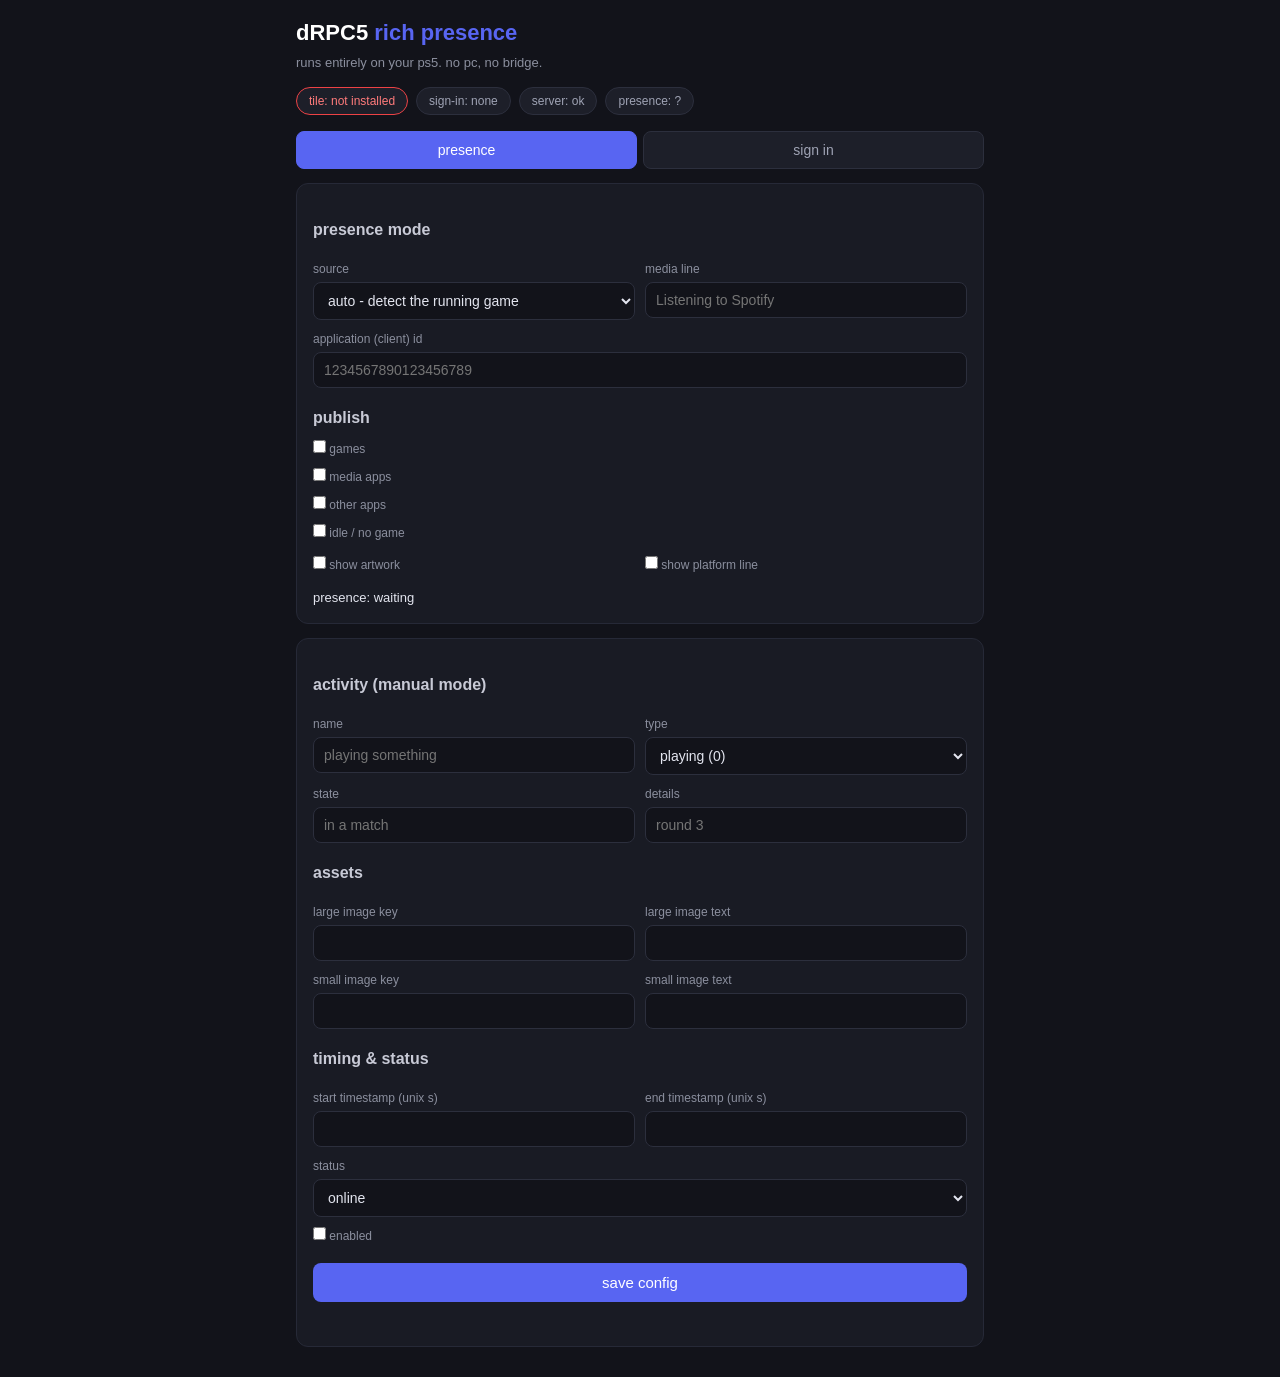
==== web/index.html @ 93c6e2d7 "dRPC5: on-console PS5 Discord rich presence payload Runs entirely on a jailbroken PS5 - no PC or bri" ====
<!DOCTYPE html>
<html lang="en">
<head>
<meta charset="utf-8">
<meta name="viewport" content="width=device-width, initial-scale=1">
<title>dRPC5</title>
<style>
* { box-sizing: border-box; margin: 0; padding: 0; }
body {
  background: #12131a; color: #e3e5ef; font: 15px/1.5 -apple-system, "Segoe UI", Roboto, Helvetica, Arial, sans-serif;
  padding: 16px; max-width: 720px; margin: 0 auto;
}
h1 { font-size: 22px; margin-bottom: 4px; color: #fff; }
h1 span { color: #5865f2; }
h2 { font-size: 16px; margin: 18px 0 8px; color: #c8cad6; }
.sub { color: #8b8f9e; font-size: 13px; margin-bottom: 14px; }
.bar { display: flex; gap: 8px; flex-wrap: wrap; margin-bottom: 16px; }
.pill { background: #1d1f29; border: 1px solid #2c2f3d; border-radius: 999px; padding: 4px 12px; font-size: 12px; color: #9fa3b4; }
.pill.ok { border-color: #3ba55d; color: #57f287; }
.pill.bad { border-color: #ed4245; color: #ff7b7b; }
.tabs { display: flex; gap: 6px; margin-bottom: 14px; }
.tabs button {
  flex: 1; padding: 10px; background: #1d1f29; color: #9fa3b4; border: 1px solid #2c2f3d;
  border-radius: 8px; font-size: 14px; cursor: pointer;
}
.tabs button.active { background: #5865f2; color: #fff; border-color: #5865f2; }
.card { background: #191b24; border: 1px solid #262937; border-radius: 12px; padding: 16px; margin-bottom: 14px; }
label { display: block; font-size: 12px; color: #8b8f9e; margin: 10px 0 4px; }
input[type=text], input[type=password], input[type=number], select, textarea {
  width: 100%; padding: 9px 10px; background: #12131a; color: #e3e5ef;
  border: 1px solid #2c2f3d; border-radius: 8px; font-size: 14px;
}
.row { display: flex; gap: 10px; }
.row > div { flex: 1; }
button.act {
  margin-top: 14px; width: 100%; padding: 11px; background: #5865f2; color: #fff;
  border: 0; border-radius: 8px; font-size: 15px; cursor: pointer;
}
button.act.secondary { background: #2c2f3d; }
button.act.danger { background: #a12f34; }
button.act:disabled { opacity: .5; }
.hint { font-size: 12px; color: #8b8f9e; margin-top: 8px; }
.msg { font-size: 13px; margin-top: 10px; min-height: 18px; }
.msg.err { color: #ff7b7b; }
.msg.good { color: #57f287; }
#qrbox { text-align: center; margin-top: 12px; }
#qrbox img { background: #fff; padding: 8px; border-radius: 8px; }
#cap { margin-top: 10px; }
.hidden { display: none; }
a { color: #5865f2; }
</style>
</head>
<body>
<h1>dRPC5 <span>rich presence</span></h1>
<div class="sub">runs entirely on your ps5. no pc, no bridge.</div>
<div class="bar">
  <span class="pill" id="p-installed">tile: ?</span>
  <span class="pill" id="p-token">sign-in: ?</span>
  <span class="pill" id="p-net">server: ok</span>
  <span class="pill" id="p-gw">presence: ?</span>
</div>

<div class="tabs">
  <button id="tab-cfg" class="active">presence</button>
  <button id="tab-sign">sign in</button>
</div>

<div id="view-cfg">
  <div class="card">
    <h2>presence mode</h2>
    <div class="row">
      <div><label>source</label>
        <select id="c-mode">
          <option value="auto">auto - detect the running game</option>
          <option value="manual">manual - use the fields below</option>
        </select>
      </div>
      <div><label>media line</label><input type="text" id="c-media_line" placeholder="Listening to Spotify"></div>
    </div>
    <label>application (client) id</label>
    <input type="text" id="c-app_id" placeholder="1234567890123456789">
    <h2>publish</h2>
    <label><input type="checkbox" id="c-src_game" style="width:auto"> games</label>
    <label><input type="checkbox" id="c-src_media" style="width:auto"> media apps</label>
    <label><input type="checkbox" id="c-src_app" style="width:auto"> other apps</label>
    <label><input type="checkbox" id="c-src_idle" style="width:auto"> idle / no game</label>
    <div class="row">
      <div><label><input type="checkbox" id="c-show_artwork" style="width:auto"> show artwork</label></div>
      <div><label><input type="checkbox" id="c-show_platform" style="width:auto"> show platform line</label></div>
    </div>
    <div class="msg" id="gw-state">presence: waiting</div>
  </div>
  <div class="card" id="manual-card">
    <h2>activity (manual mode)</h2>
    <div class="row">
      <div><label>name</label><input type="text" id="c-name" placeholder="playing something"></div>
      <div><label>type</label>
        <select id="c-type">
          <option value="0">playing (0)</option>
          <option value="1">streaming (1)</option>
          <option value="2">listening (2)</option>
          <option value="3">watching (3)</option>
          <option value="5">competing (5)</option>
        </select>
      </div>
    </div>
    <div class="row">
      <div><label>state</label><input type="text" id="c-state" placeholder="in a match"></div>
      <div><label>details</label><input type="text" id="c-details" placeholder="round 3"></div>
    </div>
    <h2>assets</h2>
    <div class="row">
      <div><label>large image key</label><input type="text" id="c-asset_key"></div>
      <div><label>large image text</label><input type="text" id="c-asset_text"></div>
    </div>
    <div class="row">
      <div><label>small image key</label><input type="text" id="c-asset_small_key"></div>
      <div><label>small image text</label><input type="text" id="c-asset_small_text"></div>
    </div>
    <h2>timing &amp; status</h2>
    <div class="row">
      <div><label>start timestamp (unix s)</label><input type="number" id="c-start_timestamp"></div>
      <div><label>end timestamp (unix s)</label><input type="number" id="c-end_timestamp"></div>
    </div>
    <label>status</label>
    <select id="c-status">
      <option value="online">online</option>
      <option value="dnd">do not disturb</option>
      <option value="idle">idle</option>
      <option value="invisible">invisible</option>
    </select>
    <label><input type="checkbox" id="c-enabled" style="width:auto"> enabled</label>
    <button class="act" id="btn-save">save config</button>
    <div class="msg" id="cfg-msg"></div>
  </div>
</div>

<div id="view-sign" class="hidden">
  <div class="card">
    <h2>sign in with qr</h2>
    <div class="hint">open discord on your phone, settings &rarr; link with other devices, then scan this. no password ever touches the ps5.</div>
    <button class="act" id="btn-qr">generate qr</button>
    <div id="qrbox"></div>
    <div class="msg" id="qr-msg"></div>
  </div>
  <div class="card">
    <h2>sign in with email</h2>
    <label>email or username</label>
    <input type="text" id="l-login" autocomplete="off">
    <label>password</label>
    <input type="password" id="l-pass">
    <div id="mfa-wrap" class="hidden">
      <label>2fa code</label>
      <input type="text" id="l-mfa" inputmode="numeric" autocomplete="one-time-code">
    </div>
    <div id="cap" class="hidden"></div>
    <button class="act" id="btn-login">sign in</button>
    <div class="msg" id="login-msg"></div>
    <div class="hint">captcha may appear above if discord asks for one. if it won't load, use qr or paste a token instead.</div>
  </div>
  <div class="card">
    <h2>paste token</h2>
    <div class="hint">grab your token from discord's devtools on any device and paste it here.</div>
    <input type="password" id="t-paste" placeholder="user token">
    <button class="act secondary" id="btn-paste">save token</button>
    <div class="msg" id="token-msg"></div>
    <button class="act danger hidden" id="btn-logout">sign out (delete token)</button>
  </div>
</div>

<script src="/qrcode.js"></script>
<script>
var $ = function(id){ return document.getElementById(id); };
var status = null;
var raState = null;

function api(path, opts) {
  return fetch(path, opts).then(function(r){
    return r.json().catch(function(){ return {}; }).then(function(j){
      if (!r.ok && !j.error) j.error = 'http ' + r.status;
      return j;
    });
  });
}
function post(path, obj) {
  return api(path, {method:'POST', headers:{'Content-Type':'application/json'}, body: JSON.stringify(obj || {})});
}
function b64url(bytes) {
  var s = '';
  var i;
  for (i = 0; i < bytes.length; i++) s += String.fromCharCode(bytes[i]);
  return btoa(s).replace(/\+/g,'-').replace(/\//g,'_').replace(/=+$/,'');
}
function b64(bytes) {
  var s = '';
  var i;
  for (i = 0; i < bytes.length; i++) s += String.fromCharCode(bytes[i]);
  return btoa(s);
}
function b64urlDecode(str) {
  var s = str.replace(/-/g,'+').replace(/_/g,'/');
  while (s.length % 4) s += '=';
  var bin = atob(s);
  var out = new Uint8Array(bin.length);
  for (var i = 0; i < bin.length; i++) out[i] = bin.charCodeAt(i);
  return out;
}
function textToBytes(t) {
  var out = new Uint8Array(t.length);
  for (var i = 0; i < t.length; i++) out[i] = t.charCodeAt(i) & 0xff;
  return out;
}
function setMsg(id, text, cls) {
  var el = $(id);
  el.textContent = text || '';
  el.className = 'msg' + (cls ? ' ' + cls : '');
}
function cryptoOk() {
  return !!(window.crypto && crypto.subtle && crypto.subtle.encrypt);
}

function refreshStatus() {
  return api('/api/status').then(function(s) {
    status = s;
    $('p-installed').textContent = 'tile: ' + (s.installed ? 'installed' : 'not installed');
    $('p-installed').className = 'pill ' + (s.installed ? 'ok' : 'bad');
    $('p-token').textContent = 'sign-in: ' + (s.has_token ? 'ready' : 'none');
    $('p-token').className = 'pill ' + (s.has_token ? 'ok' : '');
    $('btn-logout').className = 'act danger' + (s.has_token ? '' : ' hidden');
    renderGateway(s.gateway);
    if (s.config) {
      for (var k in s.config) {
        var el = $('c-' + k);
        if (!el) continue;
        if (el.type === 'checkbox') el.checked = s.config[k] === '1' || s.config[k] === 'true';
        else el.value = s.config[k];
      }
      applyMode();
    }
  }).catch(function(){ $('p-net').className = 'pill bad'; $('p-net').textContent = 'server: down'; });
}

function applyMode() {
  var mode = $('c-mode') ? $('c-mode').value : 'auto';
  var card = $('manual-card');
  if (card) card.className = mode === 'manual' ? 'card' : 'card hidden';
}

function renderGateway(g) {
  var text, cls;
  if (!g) {
    text = 'presence: ?';
    cls = '';
    $('gw-state').textContent = 'presence: waiting';
  } else if (g.auth_failed) {
    text = 'presence: token rejected';
    cls = 'bad';
    $('gw-state').textContent = 'discord rejected the token - sign in again';
  } else if (g.ready) {
    text = 'presence: live';
    cls = 'ok';
    $('gw-state').textContent = 'presence: live' + (g.activity ? ' - ' + g.activity : '');
  } else if (g.connected) {
    text = 'presence: connecting';
    cls = '';
    $('gw-state').textContent = 'presence: connecting...';
  } else {
    text = 'presence: off';
    cls = '';
    $('gw-state').textContent = 'presence: off (enable it and save a token)';
  }
  $('p-gw').textContent = text;
  $('p-gw').className = 'pill ' + cls;
}

$('c-mode').onchange = applyMode;

function collectConfig() {
  var keys = ['app_id','name','type','state','details','asset_key','asset_text',
              'asset_small_key','asset_small_text','start_timestamp','end_timestamp',
              'status','mode','media_line'];
  var checks = ['enabled','src_game','src_media','src_app','src_idle',
                'show_artwork','show_platform'];
  var obj = {};
  keys.forEach(function(k){ var el = $('c-'+k); if (el) obj[k] = el.value; });
  checks.forEach(function(k){
    var el = $('c-'+k);
    if (el) obj[k] = el.checked ? '1' : '0';
  });
  return obj;
}

$('btn-save').onclick = function() {
  setMsg('cfg-msg', 'saving...');
  post('/api/config', collectConfig()).then(function(r) {
    setMsg('cfg-msg', r.error ? r.error : 'saved', r.error ? 'err' : 'good');
  }).catch(function(e){ setMsg('cfg-msg', 'save failed', 'err'); });
};

function showTab(which) {
  $('view-cfg').className = which === 'cfg' ? '' : 'hidden';
  $('view-sign').className = which === 'sign' ? '' : 'hidden';
  $('tab-cfg').className = which === 'cfg' ? 'active' : '';
  $('tab-sign').className = which === 'sign' ? 'active' : '';
}
$('tab-cfg').onclick = function(){ showTab('cfg'); };
$('tab-sign').onclick = function(){ showTab('sign'); };

function raSend(obj) {
  if (!raState) return Promise.reject('no session');
  return post('/api/ra/send', {id: raState.id, data: JSON.stringify(obj)});
}

function handleRa(frame) {
  var d;
  try { d = JSON.parse(frame); } catch (e) { return; }
  var op = d.op;
  if (op === 'hello') return;

  if (op === 'nonce_proof') {
    var enc = d.encrypted_nonce || (d.d && d.d.encrypted_nonce);
    if (!enc || !raState) return;
    oaepDecrypt(raState.keys.priv, enc).then(function(buf) {
      return raSend({op: 'nonce_proof', nonce: b64url(new Uint8Array(buf))});
    }).catch(function(e) {
      setMsg('qr-msg', 'nonce decrypt failed: ' + e.message, 'err');
    });
    return;
  }

  if (op === 'pending_remote_init') {
    var fp = d.fingerprint || (d.d && d.d.fingerprint) || '';
    setMsg('qr-msg', 'scan with the discord mobile app (settings \u2192 link with other devices)');
    try {
      var q = qrcode(0, 'M');
      q.addData('https://discord.com/ra/' + fp);
      q.make();
      $('qrbox').innerHTML = q.createImgTag(4, 8);
    } catch (e) {
      setMsg('qr-msg', 'qr render failed: ' + e.message, 'err');
    }
    return;
  }
  if (op === 'pending_ticket') {
    setMsg('qr-msg', 'scanned, waiting for confirmation...');
    return;
  }
  if (op === 'pending_login') {
    setMsg('qr-msg', 'exchanging login...');
    post('/api/discord', {
      method: 'POST',
      path: '/api/v9/users/@me/remote-auth/login',
      body: JSON.stringify({ticket: d.ticket})
    }).then(function(r) {
      if (r.error) throw new Error(r.error);
      var body = JSON.parse(r.body);
      if (!body.encrypted_token) throw new Error('no encrypted token (' + r.status + ')');
      return raState.keys.priv.decrypt(
        {name:'RSA-OAEP'},
        b64urlDecode(body.encrypted_token));
    }).then(function(buf) {
      var token = bytesToText(new Uint8Array(buf));
      return post('/api/token', {token: token});
    }).then(function(r) {
      if (r.error) throw new Error(r.error);
      setMsg('qr-msg', 'signed in. token stored.', 'good');
      $('qrbox').innerHTML = '';
      refreshStatus();
      if (raState) { post('/api/ra/close', {id: raState.id}); raState = null; }
    }).catch(function(e) {
      setMsg('qr-msg', 'qr login failed: ' + e.message, 'err');
    });
    return;
  }
  if (op === 'cancel') {
    setMsg('qr-msg', 'cancelled on the phone', 'err');
    return;
  }
  if (op === '_closed') {
    if (raState) {
      post('/api/ra/close', {id: raState.id});
      raState = null;
    }
    return;
  }
  if (op === 'error') {
    setMsg('qr-msg', 'gateway error: ' + (d.message || d.code || 'unknown'), 'err');
    return;
  }
}

function bytesToText(bytes) {
  var s = '';
  var i;
  for (i = 0; i < bytes.length; i++) s += String.fromCharCode(bytes[i]);
  return s;
}

function oaepDecrypt(priv, b64) {
  return crypto.subtle.decrypt({name:'RSA-OAEP'}, priv, b64urlDecode(b64));
}

function raLoop() {
  if (!raState) return;
  var wait = 25000;
  api('/api/ra/poll?id=' + raState.id + '&wait=' + wait).then(function(r) {
    if (r.error) throw new Error(r.error);
    (r.frames || []).forEach(function(f) {
      handleRa(f);
    });
    if (raState) raLoop();
  }).catch(function(e) {
    setMsg('qr-msg', 'connection lost: ' + e.message, 'err');
    raState = null;
  });
}

$('btn-qr').onclick = function() {
  if (!cryptoOk()) { setMsg('qr-msg', 'webcrypto unavailable (needs secure context)', 'err'); return; }
  if (raState) { post('/api/ra/close', {id: raState.id}); raState = null; }
  setMsg('qr-msg', 'generating keys...');
  $('qrbox').innerHTML = '';
  $('btn-qr').disabled = true;
  crypto.subtle.generateKey(
    {name:'RSA-OAEP', modulusLength:2048, publicExponent:new Uint8Array([1,0,1]), hash:'SHA-256'},
    true, ['encrypt','decrypt']
  ).then(function(kp) {
    return crypto.subtle.exportKey('spki', kp.publicKey).then(function(spki) {
      var pk = new Uint8Array(spki);
      return crypto.subtle.digest('SHA-256', pk).then(function(dg) {
        var fp = b64url(new Uint8Array(dg));
        return post('/api/ra/start', {public_key: b64(pk)}).then(function(r) {
          if (r.error) throw new Error(r.error);
          raState = {id: r.id, keys: {pub: kp.publicKey, priv: kp.privateKey}, fp: fp};
          setMsg('qr-msg', 'waiting for gateway...');
          raLoop();
        });
      });
    });
  }).catch(function(e) {
    setMsg('qr-msg', 'start failed: ' + e.message, 'err');
  }).then(function() {
    $('btn-qr').disabled = false;
  });
};

var captchaSitekey = null;
var captchaRqdata = null;
var captchaWidget = null;

function loadCaptcha(sitekey, rqdata) {
  captchaSitekey = sitekey;
  captchaRqdata = rqdata || null;
  $('cap').className = '';
  $('cap').innerHTML = '<div id="cap-target"></div>';
  if (window.hcaptcha) { renderCaptcha(); return; }
  window.__onHCaptcha = renderCaptcha;
  var s = document.createElement('script');
  s.src = 'https://js.hcaptcha.com/1/api.js?render=explicit&onload=__onHCaptcha';
  s.async = true;
  document.head.appendChild(s);
}
function renderCaptcha() {
  if (!window.hcaptcha || captchaWidget) return;
  try {
    captchaWidget = hcaptcha.render('cap-target', {sitekey: captchaSitekey});
  } catch (e) {
    setMsg('login-msg', 'captcha failed to load: ' + e.message, 'err');
  }
}

function doLogin() {
  var login = $('l-login').value;
  var pass = $('l-pass').value;
  var mfa = $('l-mfa').value;
  var useMfa = !$('mfa-wrap').className.match(/hidden/);
  var payload;

  if (!login || (!pass && !useMfa)) { setMsg('login-msg', 'enter email and password', 'err'); return; }
  setMsg('login-msg', 'signing in...');

  if (useMfa) {
    payload = {code: mfa, ticket: raState && raState.ticket ? raState.ticket : (window.__ticket || ''), sms: false, gift_code_sku_id: null};
    post('/api/discord', {method:'POST', path:'/api/v9/auth/mfa/totp', body: JSON.stringify(payload)})
      .then(mfaDone).catch(function(e){ setMsg('login-msg', String(e.message || e), 'err'); });
    return;
  }

  payload = {login: login, password: pass, undelete: false, captcha_key: null, login_source: null, gift_code_sku_id: null};
  if (captchaSitekey && window.hcaptcha && captchaWidget !== null) {
    try { payload.captcha_key = hcaptcha.getResponse(captchaWidget); } catch (e) {}
    if (captchaRqdata) payload.captcha_rqdata = captchaRqdata;
  }
  post('/api/discord', {method:'POST', path:'/api/v9/auth/login', body: JSON.stringify(payload)})
    .then(loginDone)
    .catch(function(e){ setMsg('login-msg', String(e.message || e), 'err'); });
}

function loginDone(r) {
  if (r.error) { setMsg('login-msg', r.error, 'err'); return finishLogin(); }
  var body;
  try { body = JSON.parse(r.body); } catch (e) { setMsg('login-msg', 'bad response', 'err'); return finishLogin(); }
  if (body.token) return saveToken(body.token, 'login-msg');
  if (body.ticket && (body.mfa || r.status === 400)) {
    window.__ticket = body.ticket;
    $('mfa-wrap').className = '';
    setMsg('login-msg', 'enter your 2fa code', '');
    return finishLogin();
  }
  if (body.captcha_sitekey) {
    loadCaptcha(body.captcha_sitekey, body.captcha_rqdata);
    setMsg('login-msg', 'solve the captcha then sign in again', '');
    return finishLogin();
  }
  setMsg('login-msg', body.message || ('login failed (' + r.status + ')'), 'err');
  finishLogin();
}

function mfaDone(r) {
  if (r.error) { setMsg('login-msg', r.error, 'err'); return finishLogin(); }
  var body;
  try { body = JSON.parse(r.body); } catch (e) { setMsg('login-msg', 'bad response', 'err'); return finishLogin(); }
  if (body.token) return saveToken(body.token, 'login-msg');
  setMsg('login-msg', body.message || ('2fa failed (' + r.status + ')'), 'err');
  finishLogin();
}

function finishLogin() {
  $('btn-login').disabled = false;
}

function saveToken(token, msgId) {
  return post('/api/token', {token: token}).then(function(r) {
    if (r.error) { setMsg(msgId, r.error, 'err'); return; }
    setMsg(msgId, 'signed in. token stored.', 'good');
    $('l-pass').value = '';
    $('t-paste').value = '';
    refreshStatus();
  });
}

$('btn-login').onclick = function() {
  $('btn-login').disabled = true;
  doLogin();
};

$('btn-paste').onclick = function() {
  var t = $('t-paste').value.trim();
  if (t.length < 20) { setMsg('token-msg', 'that does not look like a token', 'err'); return; }
  saveToken(t, 'token-msg');
};

$('btn-logout').onclick = function() {
  post('/api/token/delete').then(function() {
    setMsg('token-msg', 'token deleted', '');
    refreshStatus();
  });
};

refreshStatus();
</script>
</body>
</html>
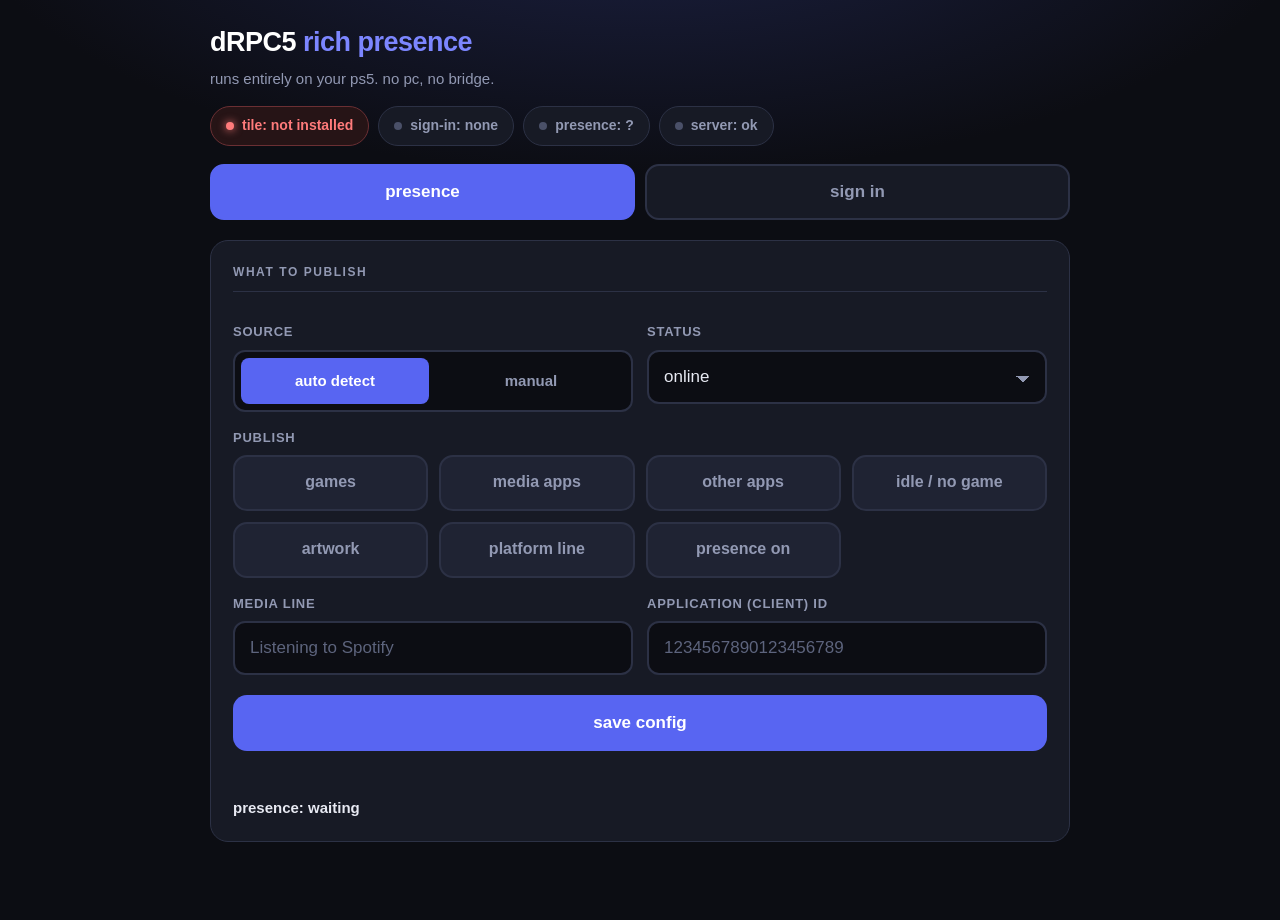
==== commit f6474a45: "wow buddy thats a big commit" ====
--- a/web/index.html
+++ b/web/index.html
@@ -6,58 +6,204 @@
 <title>dRPC5</title>
 <style>
 * { box-sizing: border-box; margin: 0; padding: 0; }
+:root {
+  --bg: #0c0d13;
+  --surface: #171a25;
+  --surface2: #1f2333;
+  --line: #2c3145;
+  --text: #e8eaf3;
+  --dim: #9299b3;
+  --acc: #5865f2;
+  --acc2: #7c86ff;
+  --ok: #57f287;
+  --bad: #ff7b7b;
+}
+html { -webkit-text-size-adjust: 100%; }
 body {
-  background: #12131a; color: #e3e5ef; font: 15px/1.5 -apple-system, "Segoe UI", Roboto, Helvetica, Arial, sans-serif;
-  padding: 16px; max-width: 720px; margin: 0 auto;
-}
-h1 { font-size: 22px; margin-bottom: 4px; color: #fff; }
-h1 span { color: #5865f2; }
-h2 { font-size: 16px; margin: 18px 0 8px; color: #c8cad6; }
-.sub { color: #8b8f9e; font-size: 13px; margin-bottom: 14px; }
-.bar { display: flex; gap: 8px; flex-wrap: wrap; margin-bottom: 16px; }
-.pill { background: #1d1f29; border: 1px solid #2c2f3d; border-radius: 999px; padding: 4px 12px; font-size: 12px; color: #9fa3b4; }
-.pill.ok { border-color: #3ba55d; color: #57f287; }
-.pill.bad { border-color: #ed4245; color: #ff7b7b; }
-.tabs { display: flex; gap: 6px; margin-bottom: 14px; }
+  background:
+    radial-gradient(1100px 460px at 50% -12%, #1c2144 0%, transparent 62%),
+    var(--bg);
+  color: var(--text);
+  font: 17px/1.55 -apple-system, "Segoe UI", Roboto, Helvetica, Arial, sans-serif;
+  padding: 22px 20px 60px; max-width: 900px; margin: 0 auto;
+  -webkit-tap-highlight-color: transparent;
+}
+h1 { font-size: 27px; font-weight: 800; letter-spacing: -.5px; color: #fff; }
+h1 span { color: var(--acc2); }
+h2 {
+  font-size: 12px; font-weight: 700; letter-spacing: .13em; text-transform: uppercase;
+  color: var(--dim); margin: 0 0 14px; padding-bottom: 10px; border-bottom: 1px solid var(--line);
+}
+.sub { color: var(--dim); font-size: 15px; margin-top: 3px; }
+
+.topbar { display: flex; flex-wrap: wrap; gap: 9px; margin: 16px 0 18px; }
+.pill {
+  display: inline-flex; align-items: center; gap: 8px;
+  background: var(--surface); border: 1px solid var(--line); border-radius: 999px;
+  padding: 8px 15px; font-size: 14px; font-weight: 600; color: var(--dim);
+}
+.pill::before {
+  content: ""; width: 8px; height: 8px; border-radius: 50%;
+  background: #4a5068; flex: none;
+}
+.pill.ok { color: var(--ok); border-color: #2f6b47; background: #14261d; }
+.pill.ok::before { background: var(--ok); box-shadow: 0 0 9px var(--ok); }
+.pill.bad { color: var(--bad); border-color: #6b2f33; background: #261416; }
+.pill.bad::before { background: var(--bad); box-shadow: 0 0 9px var(--bad); }
+
+.tabs { display: flex; gap: 10px; margin-bottom: 20px; }
 .tabs button {
-  flex: 1; padding: 10px; background: #1d1f29; color: #9fa3b4; border: 1px solid #2c2f3d;
-  border-radius: 8px; font-size: 14px; cursor: pointer;
-}
-.tabs button.active { background: #5865f2; color: #fff; border-color: #5865f2; }
-.card { background: #191b24; border: 1px solid #262937; border-radius: 12px; padding: 16px; margin-bottom: 14px; }
-label { display: block; font-size: 12px; color: #8b8f9e; margin: 10px 0 4px; }
+  flex: 1; min-height: 56px; padding: 12px 16px;
+  background: var(--surface); color: var(--dim);
+  border: 2px solid var(--line); border-radius: 14px;
+  font-size: 17px; font-weight: 700; cursor: pointer;
+  transition: background .15s, border-color .15s, color .15s;
+}
+.tabs button:hover { background: var(--surface2); color: var(--text); }
+.tabs button.active { background: var(--acc); border-color: var(--acc); color: #fff; }
+
+.card {
+  background: var(--surface); border: 1px solid var(--line);
+  border-radius: 18px; padding: 22px; margin-bottom: 18px;
+}
+.card h3 { font-size: 19px; font-weight: 700; color: #fff; margin-bottom: 4px; }
+.card .hint:first-child { margin-top: 0; }
+.card.lead {
+  border-color: var(--acc);
+  box-shadow: 0 6px 26px rgba(88, 101, 242, .16);
+  background: linear-gradient(180deg, #1b1f35 0%, var(--surface) 46%);
+}
+details.alt {
+  border: 1px dashed var(--line); border-radius: 18px;
+  padding: 0 16px; margin-bottom: 18px;
+}
+details.alt summary {
+  cursor: pointer; padding: 17px 6px; font-size: 15px;
+  font-weight: 700; color: var(--dim); list-style: none;
+}
+details.alt summary::-webkit-details-marker { display: none; }
+details.alt summary:hover { color: var(--text); }
+details.alt summary::before { content: "+ "; font-weight: 800; }
+details.alt[open] summary { color: var(--text); border-bottom: 1px solid var(--line); }
+details.alt[open] summary::before { content: "\2212  "; }
+details.alt .card { background: var(--surface2); }
+details.alt .card:last-child { margin-bottom: 16px; }
+.urlbox { display: flex; flex-wrap: wrap; align-items: stretch; gap: 10px; margin-top: 14px; }
+.urlbox-btn {
+  display: inline-flex; align-items: center; padding: 0 16px;
+  border-radius: 12px; background: var(--surface2);
+  border: 2px dashed var(--line); color: var(--dim);
+  font-size: 15px; font-weight: 700; cursor: not-allowed;
+  white-space: nowrap;
+}
+.urlbox-url {
+  flex: 1; min-width: 260px; display: flex; align-items: center;
+  padding: 11px 14px; border-radius: 12px;
+  background: var(--bg); border: 1px solid var(--line);
+  color: var(--acc2); font-size: 15px; font-weight: 600;
+  -webkit-user-select: all; user-select: all; word-break: break-all;
+}
+
+label, .lbl {
+  display: block; font-size: 13px; font-weight: 700; letter-spacing: .06em;
+  text-transform: uppercase; color: var(--dim); margin: 16px 0 7px;
+}
+label.plain { text-transform: none; letter-spacing: 0; font-size: 15px; font-weight: 600; color: var(--text); }
 input[type=text], input[type=password], input[type=number], select, textarea {
-  width: 100%; padding: 9px 10px; background: #12131a; color: #e3e5ef;
-  border: 1px solid #2c2f3d; border-radius: 8px; font-size: 14px;
-}
-.row { display: flex; gap: 10px; }
-.row > div { flex: 1; }
+  width: 100%; min-height: 54px; padding: 13px 15px;
+  background: var(--bg); color: var(--text);
+  border: 2px solid var(--line); border-radius: 12px;
+  font-size: 17px; font-family: inherit;
+}
+textarea { min-height: 96px; font-family: ui-monospace, SFMono-Regular, Menlo, Consolas, monospace; font-size: 14px; }
+input:focus, select:focus, textarea:focus {
+  outline: none; border-color: var(--acc); background: #0f111a;
+}
+select {
+  appearance: none; -webkit-appearance: none; cursor: pointer;
+  background-image: linear-gradient(45deg, transparent 50%, var(--dim) 50%),
+                    linear-gradient(135deg, var(--dim) 50%, transparent 50%);
+  background-position: calc(100% - 22px) 24px, calc(100% - 15px) 24px;
+  background-size: 7px 7px, 7px 7px;
+  background-repeat: no-repeat;
+  padding-right: 44px;
+}
+::placeholder { color: #5d647d; }
+
+.row { display: flex; gap: 14px; }
+.row > div { flex: 1; min-width: 0; }
+@media (max-width: 620px) { .row { flex-direction: column; gap: 0; } }
+
+.seg {
+  display: flex; gap: 8px; background: var(--bg);
+  border: 2px solid var(--line); border-radius: 12px; padding: 6px;
+}
+.seg button {
+  flex: 1; min-height: 46px; border: 0; border-radius: 8px;
+  background: transparent; color: var(--dim);
+  font-size: 15px; font-weight: 700; cursor: pointer;
+}
+.seg button:hover { color: var(--text); }
+.seg button.active { background: var(--acc); color: #fff; }
+
+#c-mode { position: absolute; width: 1px; height: 1px; opacity: 0; pointer-events: none; }
+
+.chips { display: grid; grid-template-columns: repeat(auto-fit, minmax(170px, 1fr)); gap: 11px; }
+.chip { position: relative; display: block; cursor: pointer; margin: 0; text-transform: none; letter-spacing: normal; }
+.chip input { position: absolute; width: 1px; height: 1px; opacity: 0; }
+.chip span {
+  display: flex; align-items: center; justify-content: center; text-align: center;
+  min-height: 56px; padding: 10px 14px; border-radius: 14px;
+  background: var(--surface2); border: 2px solid var(--line);
+  color: var(--dim); font-size: 16px; font-weight: 700;
+  transition: background .12s, border-color .12s, color .12s, transform .08s;
+}
+.chip:hover span { border-color: #3d4460; color: var(--text); }
+.chip:active span { transform: scale(.97); }
+.chip input:checked + span {
+  background: var(--acc); border-color: var(--acc); color: #fff;
+  box-shadow: 0 4px 18px rgba(88, 101, 242, .35);
+}
+.chip input:focus-visible + span { outline: 3px solid #fff; outline-offset: 3px; }
+
 button.act {
-  margin-top: 14px; width: 100%; padding: 11px; background: #5865f2; color: #fff;
-  border: 0; border-radius: 8px; font-size: 15px; cursor: pointer;
-}
-button.act.secondary { background: #2c2f3d; }
-button.act.danger { background: #a12f34; }
-button.act:disabled { opacity: .5; }
-.hint { font-size: 12px; color: #8b8f9e; margin-top: 8px; }
-.msg { font-size: 13px; margin-top: 10px; min-height: 18px; }
-.msg.err { color: #ff7b7b; }
-.msg.good { color: #57f287; }
-#qrbox { text-align: center; margin-top: 12px; }
-#qrbox img { background: #fff; padding: 8px; border-radius: 8px; }
-#cap { margin-top: 10px; }
-.hidden { display: none; }
-a { color: #5865f2; }
+  display: block; width: 100%; min-height: 56px; margin-top: 20px;
+  background: var(--acc); color: #fff; border: 0; border-radius: 14px;
+  font-size: 17px; font-weight: 700; cursor: pointer;
+  transition: filter .12s, transform .08s;
+}
+button.act:hover { filter: brightness(1.1); }
+button.act:active { transform: scale(.985); }
+button.act.secondary { background: var(--surface2); border: 2px solid var(--line); color: var(--text); }
+button.act.danger { background: #8f2b30; }
+button.act:disabled { opacity: .45; cursor: default; }
+
+.hint { font-size: 14px; color: var(--dim); margin-top: 10px; line-height: 1.5; }
+.msg { font-size: 15px; font-weight: 600; margin-top: 12px; min-height: 21px; }
+.msg.err { color: var(--bad); }
+.msg.good { color: var(--ok); }
+
+#qrbox { text-align: center; margin-top: 16px; }
+#qrbox img { background: #fff; padding: 10px; border-radius: 12px; }
+#cap, #qrcap { margin-top: 14px; }
+.hidden { display: none !important; }
+a { color: var(--acc2); }
+code {
+  font-family: ui-monospace, SFMono-Regular, Menlo, Consolas, monospace;
+  background: var(--bg); border: 1px solid var(--line); border-radius: 6px;
+  padding: 1px 6px; font-size: .92em; color: #ffb86c;
+}
+hr.sep { border: 0; border-top: 1px solid var(--line); margin: 20px 0 0; }
 </style>
 </head>
 <body>
 <h1>dRPC5 <span>rich presence</span></h1>
 <div class="sub">runs entirely on your ps5. no pc, no bridge.</div>
-<div class="bar">
+<div class="topbar">
   <span class="pill" id="p-installed">tile: ?</span>
   <span class="pill" id="p-token">sign-in: ?</span>
+  <span class="pill" id="p-gw">presence: ?</span>
   <span class="pill" id="p-net">server: ok</span>
-  <span class="pill" id="p-gw">presence: ?</span>
 </div>
 
 <div class="tabs">
@@ -67,30 +213,52 @@
 
 <div id="view-cfg">
   <div class="card">
-    <h2>presence mode</h2>
+    <h2>what to publish</h2>
     <div class="row">
-      <div><label>source</label>
+      <div>
+        <label>source</label>
+        <div class="seg">
+          <button type="button" id="m-auto" class="active">auto detect</button>
+          <button type="button" id="m-manual">manual</button>
+        </div>
         <select id="c-mode">
           <option value="auto">auto - detect the running game</option>
           <option value="manual">manual - use the fields below</option>
         </select>
       </div>
+      <div>
+        <label>status</label>
+        <select id="c-status">
+          <option value="online">online</option>
+          <option value="dnd">do not disturb</option>
+          <option value="idle">idle</option>
+          <option value="invisible">invisible</option>
+        </select>
+      </div>
+    </div>
+
+    <label>publish</label>
+    <div class="chips">
+      <label class="chip"><input type="checkbox" id="c-src_game"><span>games</span></label>
+      <label class="chip"><input type="checkbox" id="c-src_media"><span>media apps</span></label>
+      <label class="chip"><input type="checkbox" id="c-src_app"><span>other apps</span></label>
+      <label class="chip"><input type="checkbox" id="c-src_idle"><span>idle / no game</span></label>
+      <label class="chip"><input type="checkbox" id="c-show_artwork"><span>artwork</span></label>
+      <label class="chip"><input type="checkbox" id="c-show_platform"><span>platform line</span></label>
+      <label class="chip"><input type="checkbox" id="c-enabled"><span>presence on</span></label>
+    </div>
+
+    <div class="row">
       <div><label>media line</label><input type="text" id="c-media_line" placeholder="Listening to Spotify"></div>
-    </div>
-    <label>application (client) id</label>
-    <input type="text" id="c-app_id" placeholder="1234567890123456789">
-    <h2>publish</h2>
-    <label><input type="checkbox" id="c-src_game" style="width:auto"> games</label>
-    <label><input type="checkbox" id="c-src_media" style="width:auto"> media apps</label>
-    <label><input type="checkbox" id="c-src_app" style="width:auto"> other apps</label>
-    <label><input type="checkbox" id="c-src_idle" style="width:auto"> idle / no game</label>
-    <div class="row">
-      <div><label><input type="checkbox" id="c-show_artwork" style="width:auto"> show artwork</label></div>
-      <div><label><input type="checkbox" id="c-show_platform" style="width:auto"> show platform line</label></div>
-    </div>
+      <div><label>application (client) id</label><input type="text" id="c-app_id" placeholder="1234567890123456789"></div>
+    </div>
+
+    <button class="act" id="btn-save">save config</button>
+    <div class="msg" id="cfg-msg"></div>
     <div class="msg" id="gw-state">presence: waiting</div>
   </div>
-  <div class="card" id="manual-card">
+
+  <div class="card hidden" id="manual-card">
     <h2>activity (manual mode)</h2>
     <div class="row">
       <div><label>name</label><input type="text" id="c-name" placeholder="playing something"></div>
@@ -108,7 +276,7 @@
       <div><label>state</label><input type="text" id="c-state" placeholder="in a match"></div>
       <div><label>details</label><input type="text" id="c-details" placeholder="round 3"></div>
     </div>
-    <h2>assets</h2>
+    <h2 style="margin-top:26px">assets</h2>
     <div class="row">
       <div><label>large image key</label><input type="text" id="c-asset_key"></div>
       <div><label>large image text</label><input type="text" id="c-asset_text"></div>
@@ -117,55 +285,60 @@
       <div><label>small image key</label><input type="text" id="c-asset_small_key"></div>
       <div><label>small image text</label><input type="text" id="c-asset_small_text"></div>
     </div>
-    <h2>timing &amp; status</h2>
+    <h2 style="margin-top:26px">timing</h2>
     <div class="row">
       <div><label>start timestamp (unix s)</label><input type="number" id="c-start_timestamp"></div>
       <div><label>end timestamp (unix s)</label><input type="number" id="c-end_timestamp"></div>
     </div>
-    <label>status</label>
-    <select id="c-status">
-      <option value="online">online</option>
-      <option value="dnd">do not disturb</option>
-      <option value="idle">idle</option>
-      <option value="invisible">invisible</option>
-    </select>
-    <label><input type="checkbox" id="c-enabled" style="width:auto"> enabled</label>
-    <button class="act" id="btn-save">save config</button>
-    <div class="msg" id="cfg-msg"></div>
   </div>
 </div>
 
 <div id="view-sign" class="hidden">
-  <div class="card">
-    <h2>sign in with qr</h2>
-    <div class="hint">open discord on your phone, settings &rarr; link with other devices, then scan this. no password ever touches the ps5.</div>
-    <button class="act" id="btn-qr">generate qr</button>
-    <div id="qrbox"></div>
-    <div class="msg" id="qr-msg"></div>
-  </div>
-  <div class="card">
-    <h2>sign in with email</h2>
-    <label>email or username</label>
-    <input type="text" id="l-login" autocomplete="off">
-    <label>password</label>
-    <input type="password" id="l-pass">
-    <div id="mfa-wrap" class="hidden">
-      <label>2fa code</label>
-      <input type="text" id="l-mfa" inputmode="numeric" autocomplete="one-time-code">
-    </div>
-    <div id="cap" class="hidden"></div>
-    <button class="act" id="btn-login">sign in</button>
-    <div class="msg" id="login-msg"></div>
-    <div class="hint">captcha may appear above if discord asks for one. if it won't load, use qr or paste a token instead.</div>
-  </div>
-  <div class="card">
-    <h2>paste token</h2>
-    <div class="hint">grab your token from discord's devtools on any device and paste it here.</div>
-    <input type="password" id="t-paste" placeholder="user token">
-    <button class="act secondary" id="btn-paste">save token</button>
+  <div class="card lead">
+    <h2>sign in with user token</h2>
+    <div class="hint">the main way to sign in: paste your discord <b>user</b> token. an oauth access token (from an "authorize" button) is rejected by the gateway - only a raw user token works.</div>
+    <div class="hint">don't have one? on your <b>pc</b>, open the token helper page - it prints your token and copies it to the clipboard for you. (devtools on a phone is iffy.)</div>
+    <div class="urlbox">
+      <span class="urlbox-btn" aria-disabled="true">token helper page</span>
+      <code class="urlbox-url" id="pc-url">http://…:8642/pc.html</code>
+    </div>
+    <input type="password" id="t-paste" placeholder="user token" spellcheck="false" autocomplete="off">
+    <button class="act" id="btn-paste">save token</button>
     <div class="msg" id="token-msg"></div>
     <button class="act danger hidden" id="btn-logout">sign out (delete token)</button>
   </div>
+  <details class="alt">
+    <summary>other sign-in methods (discord login &middot; qr &middot; email)</summary>
+    <div class="card">
+      <h2>sign in with discord</h2>
+      <div class="hint">opens discord's own login page in the ps5 browser. because that page runs on discord.com, captcha works there natively. discord then redirects the token back to this app.</div>
+      <button class="act" id="btn-oauth">open discord login</button>
+      <div class="msg" id="oauth-msg"></div>
+    </div>
+    <div class="card">
+      <h2>sign in with qr</h2>
+      <div class="hint">open discord on your phone, settings &rarr; link with other devices, then scan this. no password ever touches the ps5.</div>
+      <button class="act" id="btn-qr">generate qr</button>
+      <div id="qrbox"></div>
+      <div id="qrcap" class="hidden"></div>
+      <div class="msg" id="qr-msg"></div>
+    </div>
+    <div class="card">
+      <h2>sign in with email</h2>
+      <label>email or username</label>
+      <input type="text" id="l-login" autocomplete="off">
+      <label>password</label>
+      <input type="password" id="l-pass">
+      <div id="mfa-wrap" class="hidden">
+        <label>2fa code</label>
+        <input type="text" id="l-mfa" inputmode="numeric" autocomplete="one-time-code">
+      </div>
+      <div id="cap" class="hidden"></div>
+      <button class="act" id="btn-login">sign in</button>
+      <div class="msg" id="login-msg"></div>
+      <div class="hint">captcha may appear above if discord asks for one. if it won't load, paste a token instead.</div>
+    </div>
+  </details>
 </div>
 
 <script src="/qrcode.js"></script>
@@ -217,6 +390,11 @@
 }
 function cryptoOk() {
   return !!(window.crypto && crypto.subtle && crypto.subtle.encrypt);
+}
+
+function cfgFocused() {
+  var a = document.activeElement;
+  return !!(a && a.id && a.id.indexOf('c-') === 0);
 }
 
 function refreshStatus() {
@@ -227,13 +405,17 @@
     $('p-token').textContent = 'sign-in: ' + (s.has_token ? 'ready' : 'none');
     $('p-token').className = 'pill ' + (s.has_token ? 'ok' : '');
     $('btn-logout').className = 'act danger' + (s.has_token ? '' : ' hidden');
+    var host = (s.ip && s.ip !== '?') ? s.ip : location.hostname;
+    if (host) $('pc-url').textContent = 'http://' + host + ':' + (s.port || 8642) + '/pc.html';
     renderGateway(s.gateway);
     if (s.config) {
-      for (var k in s.config) {
-        var el = $('c-' + k);
-        if (!el) continue;
-        if (el.type === 'checkbox') el.checked = s.config[k] === '1' || s.config[k] === 'true';
-        else el.value = s.config[k];
+      if (!cfgFocused() && !saveTimer) {
+        for (var k in s.config) {
+          var el = $('c-' + k);
+          if (!el) continue;
+          if (el.type === 'checkbox') el.checked = s.config[k] === '1' || s.config[k] === 'true';
+          else el.value = s.config[k];
+        }
       }
       applyMode();
     }
@@ -244,6 +426,8 @@
   var mode = $('c-mode') ? $('c-mode').value : 'auto';
   var card = $('manual-card');
   if (card) card.className = mode === 'manual' ? 'card' : 'card hidden';
+  if ($('m-auto')) $('m-auto').className = mode === 'auto' ? 'active' : '';
+  if ($('m-manual')) $('m-manual').className = mode === 'manual' ? 'active' : '';
 }
 
 function renderGateway(g) {
@@ -274,6 +458,8 @@
 }
 
 $('c-mode').onchange = applyMode;
+$('m-auto').onclick = function() { $('c-mode').value = 'auto'; applyMode(); autoSave(); };
+$('m-manual').onclick = function() { $('c-mode').value = 'manual'; applyMode(); autoSave(); };
 
 function collectConfig() {
   var keys = ['app_id','name','type','state','details','asset_key','asset_text',
@@ -290,11 +476,41 @@
   return obj;
 }
 
+function clockStr() {
+  var d = new Date();
+  function p(n) { return (n < 10 ? '0' : '') + n; }
+  return p(d.getHours()) + ':' + p(d.getMinutes()) + ':' + p(d.getSeconds());
+}
+
+function pushConfig() {
+  return post('/api/config', collectConfig()).then(function(r) {
+    setMsg('cfg-msg', r.error ? r.error : 'saved ' + clockStr(),
+           r.error ? 'err' : 'good');
+    return r;
+  }).catch(function(e) {
+    setMsg('cfg-msg', 'save failed: ' + e.message, 'err');
+    return { error: e.message };
+  });
+}
+
+var saveTimer = null;
+function autoSave() {
+  setMsg('cfg-msg', 'saving...', '');
+  if (saveTimer) clearTimeout(saveTimer);
+  saveTimer = setTimeout(function() { saveTimer = null; pushConfig(); }, 600);
+}
+
+Array.prototype.forEach.call(
+  document.querySelectorAll('#view-cfg input, #view-cfg select'),
+  function(el) {
+    el.addEventListener('input', autoSave);
+    el.addEventListener('change', autoSave);
+  }
+);
+
 $('btn-save').onclick = function() {
   setMsg('cfg-msg', 'saving...');
-  post('/api/config', collectConfig()).then(function(r) {
-    setMsg('cfg-msg', r.error ? r.error : 'saved', r.error ? 'err' : 'good');
-  }).catch(function(e){ setMsg('cfg-msg', 'save failed', 'err'); });
+  pushConfig();
 };
 
 function showTab(which) {
@@ -346,30 +562,13 @@
     return;
   }
   if (op === 'pending_login') {
+    var ticket = d.ticket || (d.d && d.d.ticket);
+    if (!ticket) {
+      setMsg('qr-msg', 'no ticket in pending_login: ' + frame, 'err');
+      return;
+    }
     setMsg('qr-msg', 'exchanging login...');
-    post('/api/discord', {
-      method: 'POST',
-      path: '/api/v9/users/@me/remote-auth/login',
-      body: JSON.stringify({ticket: d.ticket})
-    }).then(function(r) {
-      if (r.error) throw new Error(r.error);
-      var body = JSON.parse(r.body);
-      if (!body.encrypted_token) throw new Error('no encrypted token (' + r.status + ')');
-      return raState.keys.priv.decrypt(
-        {name:'RSA-OAEP'},
-        b64urlDecode(body.encrypted_token));
-    }).then(function(buf) {
-      var token = bytesToText(new Uint8Array(buf));
-      return post('/api/token', {token: token});
-    }).then(function(r) {
-      if (r.error) throw new Error(r.error);
-      setMsg('qr-msg', 'signed in. token stored.', 'good');
-      $('qrbox').innerHTML = '';
-      refreshStatus();
-      if (raState) { post('/api/ra/close', {id: raState.id}); raState = null; }
-    }).catch(function(e) {
-      setMsg('qr-msg', 'qr login failed: ' + e.message, 'err');
-    });
+    raSave(ticket);
     return;
   }
   if (op === 'cancel') {
@@ -447,26 +646,124 @@
 var captchaSitekey = null;
 var captchaRqdata = null;
 var captchaWidget = null;
-
-function loadCaptcha(sitekey, rqdata) {
+var captchaTarget = null;
+var captchaMsgId = 'login-msg';
+var captchaRetry = null;
+
+function loadCaptcha(sitekey, rqdata, boxId, msgId, retry) {
   captchaSitekey = sitekey;
   captchaRqdata = rqdata || null;
-  $('cap').className = '';
-  $('cap').innerHTML = '<div id="cap-target"></div>';
+  captchaMsgId = msgId || 'login-msg';
+  captchaRetry = retry || null;
+  captchaWidget = null;
+  captchaTarget = (boxId || 'cap') + '-target';
+  $(boxId || 'cap').className = '';
+  $(boxId || 'cap').innerHTML = '<div id="' + captchaTarget + '"></div>';
   if (window.hcaptcha) { renderCaptcha(); return; }
   window.__onHCaptcha = renderCaptcha;
   var s = document.createElement('script');
   s.src = 'https://js.hcaptcha.com/1/api.js?render=explicit&onload=__onHCaptcha';
   s.async = true;
+  s.onerror = function() {
+    setMsg(captchaMsgId, 'captcha could not load in this browser - paste a token instead', 'err');
+  };
   document.head.appendChild(s);
 }
 function renderCaptcha() {
   if (!window.hcaptcha || captchaWidget) return;
   try {
-    captchaWidget = hcaptcha.render('cap-target', {sitekey: captchaSitekey});
+    var opts = {sitekey: captchaSitekey,
+                callback: function() { if (captchaRetry) captchaRetry(); }};
+    if (captchaRqdata) opts.rqdata = captchaRqdata;
+    captchaWidget = hcaptcha.render(captchaTarget, opts);
   } catch (e) {
-    setMsg('login-msg', 'captcha failed to load: ' + e.message, 'err');
-  }
+    setMsg(captchaMsgId, 'captcha failed to load: ' + e.message, 'err');
+  }
+}
+function captchaPayload(p) {
+  if (captchaSitekey && window.hcaptcha && captchaWidget !== null) {
+    try { p.captcha_key = [hcaptcha.getResponse(captchaWidget)]; } catch (e) {}
+    if (captchaRqdata) p.captcha_rqdata = captchaRqdata;
+  }
+  return p;
+}
+
+var lastHcHost = '';
+
+function hcHost(tok) {
+  try {
+    var raw = tok.indexOf('P1_') === 0 ? tok.slice(3) : tok;
+    var parts = raw.split('.');
+    var seg = parts[1] || parts[0];
+    var txt = bytesToText(b64urlDecode(seg)).replace(/[\x00-\x1f]/g, '.');
+    var o = null;
+    try { o = JSON.parse(txt); } catch (e) {}
+    if (o) return o.host || o.hostname || ('keys=' + Object.keys(o).join(','));
+    return 'raw=' + txt.slice(0, 90);
+  } catch (e) { return 'decode failed: ' + e.message; }
+}
+
+function raLogin(ticket, caps) {
+  var payload = {ticket: ticket};
+  if (caps && caps.rqdata) payload.captcha_rqdata = caps.rqdata;
+  var req = {method: 'POST',
+             path: '/api/v9/users/@me/remote-auth/login',
+             body: JSON.stringify(payload)};
+  if (caps && caps.key) {
+    req.captcha_key = caps.key;
+    if (caps.session) req.captcha_session_id = caps.session;
+    if (caps.rqtoken) req.captcha_rqtoken = caps.rqtoken;
+  }
+  return post('/api/discord', req).then(function(r) {
+    if (r.error) throw new Error(r.error);
+    var body = JSON.parse(r.body);
+    if (body.captcha_sitekey) {
+      if (caps && caps.key) {
+        setMsg('qr-msg', 'captcha rejected (' + r.status + '): ' +
+               JSON.stringify(body.captcha_key) + ' (token host=' + lastHcHost + ')',
+               'err');
+      } else {
+        setMsg('qr-msg', 'captcha required - solve it below and this continues automatically', '');
+      }
+      loadCaptcha(body.captcha_sitekey, body.captcha_rqdata, 'qrcap', 'qr-msg',
+                  function() {
+        var tok = null;
+        try { tok = hcaptcha.getResponse(captchaWidget); } catch (e) {}
+        if (!tok) { setMsg('qr-msg', 'solve the checkbox first', 'err'); return; }
+        lastHcHost = hcHost(tok);
+        setMsg('qr-msg', 'solved (host=' + lastHcHost + ') - replaying...', '');
+        setTimeout(function() {
+          raLogin(ticket, {key: tok,
+                           rqdata: body.captcha_rqdata,
+                           session: body.captcha_session_id,
+                           rqtoken: body.captcha_rqtoken});
+        }, 2500);
+      });
+      return null;
+    }
+    if (!body.encrypted_token)
+      throw new Error('no encrypted token (' + r.status + '): ' + r.body);
+    return raState.keys.priv.decrypt(
+      {name:'RSA-OAEP'},
+      b64urlDecode(body.encrypted_token));
+  }).then(function(buf) {
+    return buf ? bytesToText(new Uint8Array(buf)) : null;
+  });
+}
+
+function raSave(ticket) {
+  raLogin(ticket).then(function(token) {
+    if (!token) return;
+    return post('/api/token', {token: token}).then(function(r) {
+      if (r.error) throw new Error(r.error);
+      setMsg('qr-msg', 'signed in. token stored.', 'good');
+      $('qrbox').innerHTML = '';
+refreshStatus();
+      if (raState) { post('/api/ra/close', {id: raState.id}); raState = null; }
+    });
+  }).catch(function(e) {
+    setMsg('qr-msg', 'qr login failed: ' + e.message, 'err');
+  });
 }
 
 function doLogin() {
@@ -487,10 +784,7 @@
   }
 
   payload = {login: login, password: pass, undelete: false, captcha_key: null, login_source: null, gift_code_sku_id: null};
-  if (captchaSitekey && window.hcaptcha && captchaWidget !== null) {
-    try { payload.captcha_key = hcaptcha.getResponse(captchaWidget); } catch (e) {}
-    if (captchaRqdata) payload.captcha_rqdata = captchaRqdata;
-  }
+  captchaPayload(payload);
   post('/api/discord', {method:'POST', path:'/api/v9/auth/login', body: JSON.stringify(payload)})
     .then(loginDone)
     .catch(function(e){ setMsg('login-msg', String(e.message || e), 'err'); });
@@ -557,7 +851,47 @@
   });
 };
 
+var OAUTH_CLIENT_ID = '1554245082281017386';
+var OAUTH_REDIRECT = 'http://localhost:8642/callback';
+
+function oauthCapture() {
+  var h = window.location.hash || '';
+  if (h.indexOf('access_token=') < 0) return;
+  var tok = '', err = '';
+  h.replace(/^#/, '').split('&').forEach(function(kv) {
+    var p = kv.split('='), k = p[0];
+    var v = decodeURIComponent(p.slice(1).join('=') || '');
+    if (k === 'access_token') tok = v;
+    if (k === 'error' || k === 'error_description') err = err ? err + ' ' + v : v;
+  });
+  try { history.replaceState(null, '', window.location.pathname); } catch(e) {}
+  showTab('sign');
+  if (err) { setMsg('oauth-msg', 'discord said: ' + err, 'err'); return; }
+  if (!tok) { setMsg('oauth-msg', 'no access token in redirect', 'err'); return; }
+  setMsg('oauth-msg', 'got token, saving...', '');
+  post('/api/token', {token: tok}).then(function(r) {
+    if (r.error) throw new Error(r.error);
+    setMsg('oauth-msg', 'signed in. token stored.', 'good');
+    var back = function() { showTab('sign'); };
+    refreshStatus().then(back, back);
+  }).catch(function(e) {
+    setMsg('oauth-msg', 'failed to save token: ' + e.message, 'err');
+  });
+}
+
+function oauthStart() {
+  var url = 'https://discord.com/oauth2/authorize?client_id=' + OAUTH_CLIENT_ID +
+            '&response_type=token&redirect_uri=' + encodeURIComponent(OAUTH_REDIRECT) +
+            '&scope=identify';
+  setMsg('oauth-msg', 'opening discord.com/authorize ...', '');
+  setTimeout(function() { window.location.assign(url); }, 1200);
+}
+
+$('btn-oauth').onclick = function() { oauthStart(); };
+
 refreshStatus();
+oauthCapture();
+setInterval(function() { refreshStatus(); }, 5000);
 </script>
 </body>
 </html>
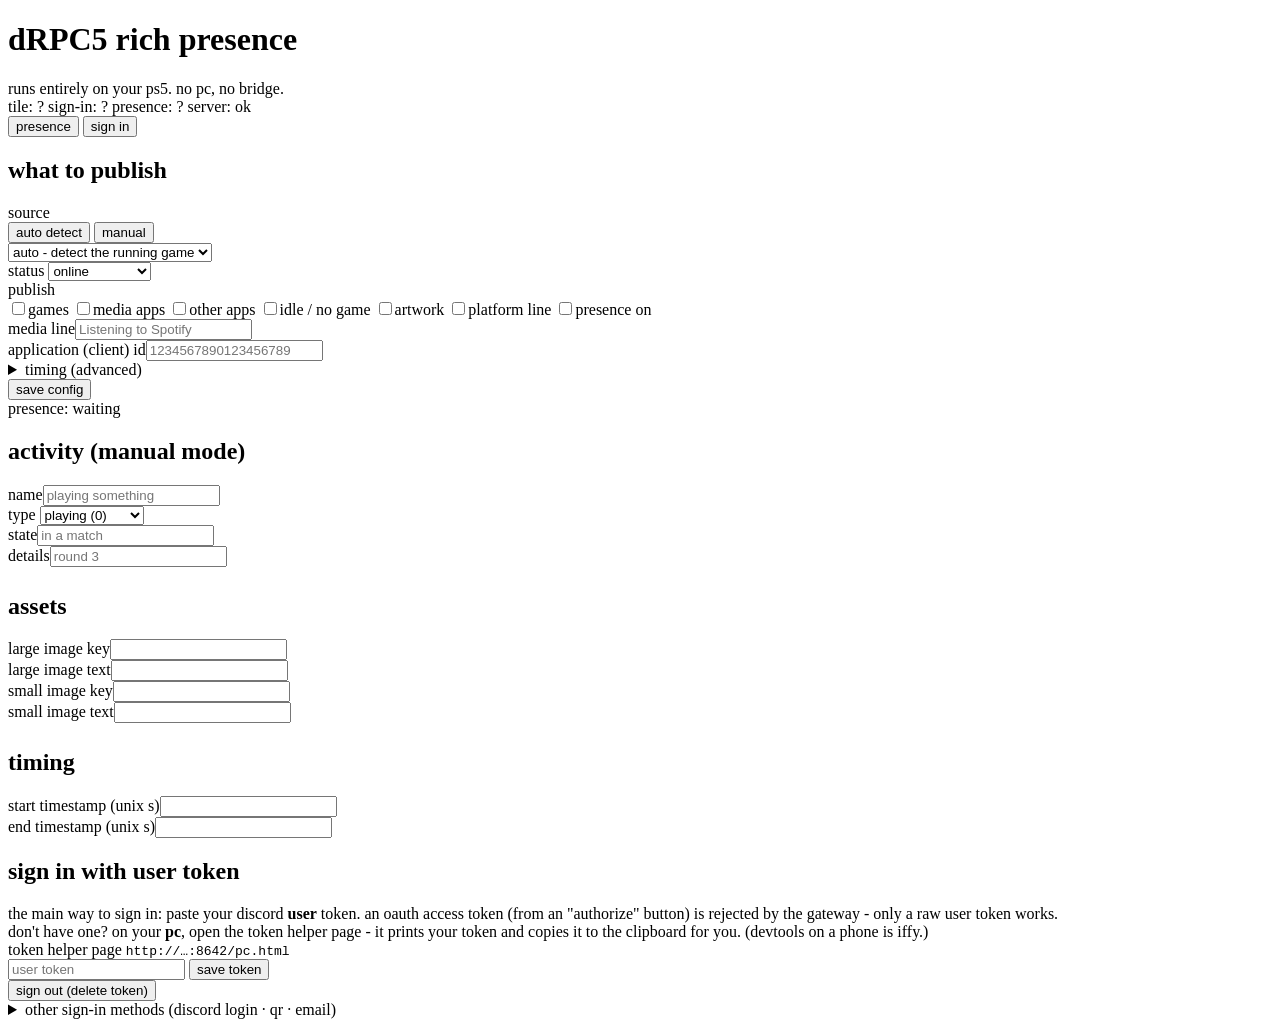
==== commit ff65cd5a: "dedupe shared helpers, add timing config options, trim payload size Deduplication (-277/+150 lines n" ====
--- a/web/index.html
+++ b/web/index.html
@@ -4,197 +4,7 @@
 <meta charset="utf-8">
 <meta name="viewport" content="width=device-width, initial-scale=1">
 <title>dRPC5</title>
-<style>
-* { box-sizing: border-box; margin: 0; padding: 0; }
-:root {
-  --bg: #0c0d13;
-  --surface: #171a25;
-  --surface2: #1f2333;
-  --line: #2c3145;
-  --text: #e8eaf3;
-  --dim: #9299b3;
-  --acc: #5865f2;
-  --acc2: #7c86ff;
-  --ok: #57f287;
-  --bad: #ff7b7b;
-}
-html { -webkit-text-size-adjust: 100%; }
-body {
-  background:
-    radial-gradient(1100px 460px at 50% -12%, #1c2144 0%, transparent 62%),
-    var(--bg);
-  color: var(--text);
-  font: 17px/1.55 -apple-system, "Segoe UI", Roboto, Helvetica, Arial, sans-serif;
-  padding: 22px 20px 60px; max-width: 900px; margin: 0 auto;
-  -webkit-tap-highlight-color: transparent;
-}
-h1 { font-size: 27px; font-weight: 800; letter-spacing: -.5px; color: #fff; }
-h1 span { color: var(--acc2); }
-h2 {
-  font-size: 12px; font-weight: 700; letter-spacing: .13em; text-transform: uppercase;
-  color: var(--dim); margin: 0 0 14px; padding-bottom: 10px; border-bottom: 1px solid var(--line);
-}
-.sub { color: var(--dim); font-size: 15px; margin-top: 3px; }
-
-.topbar { display: flex; flex-wrap: wrap; gap: 9px; margin: 16px 0 18px; }
-.pill {
-  display: inline-flex; align-items: center; gap: 8px;
-  background: var(--surface); border: 1px solid var(--line); border-radius: 999px;
-  padding: 8px 15px; font-size: 14px; font-weight: 600; color: var(--dim);
-}
-.pill::before {
-  content: ""; width: 8px; height: 8px; border-radius: 50%;
-  background: #4a5068; flex: none;
-}
-.pill.ok { color: var(--ok); border-color: #2f6b47; background: #14261d; }
-.pill.ok::before { background: var(--ok); box-shadow: 0 0 9px var(--ok); }
-.pill.bad { color: var(--bad); border-color: #6b2f33; background: #261416; }
-.pill.bad::before { background: var(--bad); box-shadow: 0 0 9px var(--bad); }
-
-.tabs { display: flex; gap: 10px; margin-bottom: 20px; }
-.tabs button {
-  flex: 1; min-height: 56px; padding: 12px 16px;
-  background: var(--surface); color: var(--dim);
-  border: 2px solid var(--line); border-radius: 14px;
-  font-size: 17px; font-weight: 700; cursor: pointer;
-  transition: background .15s, border-color .15s, color .15s;
-}
-.tabs button:hover { background: var(--surface2); color: var(--text); }
-.tabs button.active { background: var(--acc); border-color: var(--acc); color: #fff; }
-
-.card {
-  background: var(--surface); border: 1px solid var(--line);
-  border-radius: 18px; padding: 22px; margin-bottom: 18px;
-}
-.card h3 { font-size: 19px; font-weight: 700; color: #fff; margin-bottom: 4px; }
-.card .hint:first-child { margin-top: 0; }
-.card.lead {
-  border-color: var(--acc);
-  box-shadow: 0 6px 26px rgba(88, 101, 242, .16);
-  background: linear-gradient(180deg, #1b1f35 0%, var(--surface) 46%);
-}
-details.alt {
-  border: 1px dashed var(--line); border-radius: 18px;
-  padding: 0 16px; margin-bottom: 18px;
-}
-details.alt summary {
-  cursor: pointer; padding: 17px 6px; font-size: 15px;
-  font-weight: 700; color: var(--dim); list-style: none;
-}
-details.alt summary::-webkit-details-marker { display: none; }
-details.alt summary:hover { color: var(--text); }
-details.alt summary::before { content: "+ "; font-weight: 800; }
-details.alt[open] summary { color: var(--text); border-bottom: 1px solid var(--line); }
-details.alt[open] summary::before { content: "\2212  "; }
-details.alt .card { background: var(--surface2); }
-details.alt .card:last-child { margin-bottom: 16px; }
-.urlbox { display: flex; flex-wrap: wrap; align-items: stretch; gap: 10px; margin-top: 14px; }
-.urlbox-btn {
-  display: inline-flex; align-items: center; padding: 0 16px;
-  border-radius: 12px; background: var(--surface2);
-  border: 2px dashed var(--line); color: var(--dim);
-  font-size: 15px; font-weight: 700; cursor: not-allowed;
-  white-space: nowrap;
-}
-.urlbox-url {
-  flex: 1; min-width: 260px; display: flex; align-items: center;
-  padding: 11px 14px; border-radius: 12px;
-  background: var(--bg); border: 1px solid var(--line);
-  color: var(--acc2); font-size: 15px; font-weight: 600;
-  -webkit-user-select: all; user-select: all; word-break: break-all;
-}
-
-label, .lbl {
-  display: block; font-size: 13px; font-weight: 700; letter-spacing: .06em;
-  text-transform: uppercase; color: var(--dim); margin: 16px 0 7px;
-}
-label.plain { text-transform: none; letter-spacing: 0; font-size: 15px; font-weight: 600; color: var(--text); }
-input[type=text], input[type=password], input[type=number], select, textarea {
-  width: 100%; min-height: 54px; padding: 13px 15px;
-  background: var(--bg); color: var(--text);
-  border: 2px solid var(--line); border-radius: 12px;
-  font-size: 17px; font-family: inherit;
-}
-textarea { min-height: 96px; font-family: ui-monospace, SFMono-Regular, Menlo, Consolas, monospace; font-size: 14px; }
-input:focus, select:focus, textarea:focus {
-  outline: none; border-color: var(--acc); background: #0f111a;
-}
-select {
-  appearance: none; -webkit-appearance: none; cursor: pointer;
-  background-image: linear-gradient(45deg, transparent 50%, var(--dim) 50%),
-                    linear-gradient(135deg, var(--dim) 50%, transparent 50%);
-  background-position: calc(100% - 22px) 24px, calc(100% - 15px) 24px;
-  background-size: 7px 7px, 7px 7px;
-  background-repeat: no-repeat;
-  padding-right: 44px;
-}
-::placeholder { color: #5d647d; }
-
-.row { display: flex; gap: 14px; }
-.row > div { flex: 1; min-width: 0; }
-@media (max-width: 620px) { .row { flex-direction: column; gap: 0; } }
-
-.seg {
-  display: flex; gap: 8px; background: var(--bg);
-  border: 2px solid var(--line); border-radius: 12px; padding: 6px;
-}
-.seg button {
-  flex: 1; min-height: 46px; border: 0; border-radius: 8px;
-  background: transparent; color: var(--dim);
-  font-size: 15px; font-weight: 700; cursor: pointer;
-}
-.seg button:hover { color: var(--text); }
-.seg button.active { background: var(--acc); color: #fff; }
-
-#c-mode { position: absolute; width: 1px; height: 1px; opacity: 0; pointer-events: none; }
-
-.chips { display: grid; grid-template-columns: repeat(auto-fit, minmax(170px, 1fr)); gap: 11px; }
-.chip { position: relative; display: block; cursor: pointer; margin: 0; text-transform: none; letter-spacing: normal; }
-.chip input { position: absolute; width: 1px; height: 1px; opacity: 0; }
-.chip span {
-  display: flex; align-items: center; justify-content: center; text-align: center;
-  min-height: 56px; padding: 10px 14px; border-radius: 14px;
-  background: var(--surface2); border: 2px solid var(--line);
-  color: var(--dim); font-size: 16px; font-weight: 700;
-  transition: background .12s, border-color .12s, color .12s, transform .08s;
-}
-.chip:hover span { border-color: #3d4460; color: var(--text); }
-.chip:active span { transform: scale(.97); }
-.chip input:checked + span {
-  background: var(--acc); border-color: var(--acc); color: #fff;
-  box-shadow: 0 4px 18px rgba(88, 101, 242, .35);
-}
-.chip input:focus-visible + span { outline: 3px solid #fff; outline-offset: 3px; }
-
-button.act {
-  display: block; width: 100%; min-height: 56px; margin-top: 20px;
-  background: var(--acc); color: #fff; border: 0; border-radius: 14px;
-  font-size: 17px; font-weight: 700; cursor: pointer;
-  transition: filter .12s, transform .08s;
-}
-button.act:hover { filter: brightness(1.1); }
-button.act:active { transform: scale(.985); }
-button.act.secondary { background: var(--surface2); border: 2px solid var(--line); color: var(--text); }
-button.act.danger { background: #8f2b30; }
-button.act:disabled { opacity: .45; cursor: default; }
-
-.hint { font-size: 14px; color: var(--dim); margin-top: 10px; line-height: 1.5; }
-.msg { font-size: 15px; font-weight: 600; margin-top: 12px; min-height: 21px; }
-.msg.err { color: var(--bad); }
-.msg.good { color: var(--ok); }
-
-#qrbox { text-align: center; margin-top: 16px; }
-#qrbox img { background: #fff; padding: 10px; border-radius: 12px; }
-#cap, #qrcap { margin-top: 14px; }
-.hidden { display: none !important; }
-a { color: var(--acc2); }
-code {
-  font-family: ui-monospace, SFMono-Regular, Menlo, Consolas, monospace;
-  background: var(--bg); border: 1px solid var(--line); border-radius: 6px;
-  padding: 1px 6px; font-size: .92em; color: #ffb86c;
-}
-hr.sep { border: 0; border-top: 1px solid var(--line); margin: 20px 0 0; }
-</style>
+<link rel="stylesheet" href="/style.css">
 </head>
 <body>
 <h1>dRPC5 <span>rich presence</span></h1>
@@ -252,6 +62,21 @@
       <div><label>media line</label><input type="text" id="c-media_line" placeholder="Listening to Spotify"></div>
       <div><label>application (client) id</label><input type="text" id="c-app_id" placeholder="1234567890123456789"></div>
     </div>
+
+    <details class="alt">
+      <summary>timing (advanced)</summary>
+      <div class="row">
+        <div><label>poll interval (ms)</label><input type="number" id="c-poll_ms" min="1000" max="300000" step="500" placeholder="10000"></div>
+        <div><label>gateway heartbeat floor (ms)</label><input type="number" id="c-hb_min_ms" min="1000" max="60000" step="500" placeholder="5000"></div>
+      </div>
+      <div class="row">
+        <div><label>PSN retry backoff (ms)</label><input type="number" id="c-psn_retry_ms" min="1000" max="3600000" step="1000" placeholder="30000"></div>
+        <div><label>clock resync (ms)</label><input type="number" id="c-resync_ms" min="60000" max="86400000" step="60000" placeholder="600000"></div>
+      </div>
+      <div class="row">
+        <div><label>re-identify delay (ms)</label><input type="number" id="c-reidentify_ms" min="0" max="10000" step="50" placeholder="150"></div>
+      </div>
+    </details>
 
     <button class="act" id="btn-save">save config</button>
     <div class="msg" id="cfg-msg"></div>
@@ -342,556 +167,9 @@
 </div>
 
 <script src="/qrcode.js"></script>
-<script>
-var $ = function(id){ return document.getElementById(id); };
-var status = null;
-var raState = null;
-
-function api(path, opts) {
-  return fetch(path, opts).then(function(r){
-    return r.json().catch(function(){ return {}; }).then(function(j){
-      if (!r.ok && !j.error) j.error = 'http ' + r.status;
-      return j;
-    });
-  });
-}
-function post(path, obj) {
-  return api(path, {method:'POST', headers:{'Content-Type':'application/json'}, body: JSON.stringify(obj || {})});
-}
-function b64url(bytes) {
-  var s = '';
-  var i;
-  for (i = 0; i < bytes.length; i++) s += String.fromCharCode(bytes[i]);
-  return btoa(s).replace(/\+/g,'-').replace(/\//g,'_').replace(/=+$/,'');
-}
-function b64(bytes) {
-  var s = '';
-  var i;
-  for (i = 0; i < bytes.length; i++) s += String.fromCharCode(bytes[i]);
-  return btoa(s);
-}
-function b64urlDecode(str) {
-  var s = str.replace(/-/g,'+').replace(/_/g,'/');
-  while (s.length % 4) s += '=';
-  var bin = atob(s);
-  var out = new Uint8Array(bin.length);
-  for (var i = 0; i < bin.length; i++) out[i] = bin.charCodeAt(i);
-  return out;
-}
-function textToBytes(t) {
-  var out = new Uint8Array(t.length);
-  for (var i = 0; i < t.length; i++) out[i] = t.charCodeAt(i) & 0xff;
-  return out;
-}
-function setMsg(id, text, cls) {
-  var el = $(id);
-  el.textContent = text || '';
-  el.className = 'msg' + (cls ? ' ' + cls : '');
-}
-function cryptoOk() {
-  return !!(window.crypto && crypto.subtle && crypto.subtle.encrypt);
-}
-
-function cfgFocused() {
-  var a = document.activeElement;
-  return !!(a && a.id && a.id.indexOf('c-') === 0);
-}
-
-function refreshStatus() {
-  return api('/api/status').then(function(s) {
-    status = s;
-    $('p-installed').textContent = 'tile: ' + (s.installed ? 'installed' : 'not installed');
-    $('p-installed').className = 'pill ' + (s.installed ? 'ok' : 'bad');
-    $('p-token').textContent = 'sign-in: ' + (s.has_token ? 'ready' : 'none');
-    $('p-token').className = 'pill ' + (s.has_token ? 'ok' : '');
-    $('btn-logout').className = 'act danger' + (s.has_token ? '' : ' hidden');
-    var host = (s.ip && s.ip !== '?') ? s.ip : location.hostname;
-    if (host) $('pc-url').textContent = 'http://' + host + ':' + (s.port || 8642) + '/pc.html';
-    renderGateway(s.gateway);
-    if (s.config) {
-      if (!cfgFocused() && !saveTimer) {
-        for (var k in s.config) {
-          var el = $('c-' + k);
-          if (!el) continue;
-          if (el.type === 'checkbox') el.checked = s.config[k] === '1' || s.config[k] === 'true';
-          else el.value = s.config[k];
-        }
-      }
-      applyMode();
-    }
-  }).catch(function(){ $('p-net').className = 'pill bad'; $('p-net').textContent = 'server: down'; });
-}
-
-function applyMode() {
-  var mode = $('c-mode') ? $('c-mode').value : 'auto';
-  var card = $('manual-card');
-  if (card) card.className = mode === 'manual' ? 'card' : 'card hidden';
-  if ($('m-auto')) $('m-auto').className = mode === 'auto' ? 'active' : '';
-  if ($('m-manual')) $('m-manual').className = mode === 'manual' ? 'active' : '';
-}
-
-function renderGateway(g) {
-  var text, cls;
-  if (!g) {
-    text = 'presence: ?';
-    cls = '';
-    $('gw-state').textContent = 'presence: waiting';
-  } else if (g.auth_failed) {
-    text = 'presence: token rejected';
-    cls = 'bad';
-    $('gw-state').textContent = 'discord rejected the token - sign in again';
-  } else if (g.ready) {
-    text = 'presence: live';
-    cls = 'ok';
-    $('gw-state').textContent = 'presence: live' + (g.activity ? ' - ' + g.activity : '');
-  } else if (g.connected) {
-    text = 'presence: connecting';
-    cls = '';
-    $('gw-state').textContent = 'presence: connecting...';
-  } else {
-    text = 'presence: off';
-    cls = '';
-    $('gw-state').textContent = 'presence: off (enable it and save a token)';
-  }
-  $('p-gw').textContent = text;
-  $('p-gw').className = 'pill ' + cls;
-}
-
-$('c-mode').onchange = applyMode;
-$('m-auto').onclick = function() { $('c-mode').value = 'auto'; applyMode(); autoSave(); };
-$('m-manual').onclick = function() { $('c-mode').value = 'manual'; applyMode(); autoSave(); };
-
-function collectConfig() {
-  var keys = ['app_id','name','type','state','details','asset_key','asset_text',
-              'asset_small_key','asset_small_text','start_timestamp','end_timestamp',
-              'status','mode','media_line'];
-  var checks = ['enabled','src_game','src_media','src_app','src_idle',
-                'show_artwork','show_platform'];
-  var obj = {};
-  keys.forEach(function(k){ var el = $('c-'+k); if (el) obj[k] = el.value; });
-  checks.forEach(function(k){
-    var el = $('c-'+k);
-    if (el) obj[k] = el.checked ? '1' : '0';
-  });
-  return obj;
-}
-
-function clockStr() {
-  var d = new Date();
-  function p(n) { return (n < 10 ? '0' : '') + n; }
-  return p(d.getHours()) + ':' + p(d.getMinutes()) + ':' + p(d.getSeconds());
-}
-
-function pushConfig() {
-  return post('/api/config', collectConfig()).then(function(r) {
-    setMsg('cfg-msg', r.error ? r.error : 'saved ' + clockStr(),
-           r.error ? 'err' : 'good');
-    return r;
-  }).catch(function(e) {
-    setMsg('cfg-msg', 'save failed: ' + e.message, 'err');
-    return { error: e.message };
-  });
-}
-
-var saveTimer = null;
-function autoSave() {
-  setMsg('cfg-msg', 'saving...', '');
-  if (saveTimer) clearTimeout(saveTimer);
-  saveTimer = setTimeout(function() { saveTimer = null; pushConfig(); }, 600);
-}
-
-Array.prototype.forEach.call(
-  document.querySelectorAll('#view-cfg input, #view-cfg select'),
-  function(el) {
-    el.addEventListener('input', autoSave);
-    el.addEventListener('change', autoSave);
-  }
-);
-
-$('btn-save').onclick = function() {
-  setMsg('cfg-msg', 'saving...');
-  pushConfig();
-};
-
-function showTab(which) {
-  $('view-cfg').className = which === 'cfg' ? '' : 'hidden';
-  $('view-sign').className = which === 'sign' ? '' : 'hidden';
-  $('tab-cfg').className = which === 'cfg' ? 'active' : '';
-  $('tab-sign').className = which === 'sign' ? 'active' : '';
-}
-$('tab-cfg').onclick = function(){ showTab('cfg'); };
-$('tab-sign').onclick = function(){ showTab('sign'); };
-
-function raSend(obj) {
-  if (!raState) return Promise.reject('no session');
-  return post('/api/ra/send', {id: raState.id, data: JSON.stringify(obj)});
-}
-
-function handleRa(frame) {
-  var d;
-  try { d = JSON.parse(frame); } catch (e) { return; }
-  var op = d.op;
-  if (op === 'hello') return;
-
-  if (op === 'nonce_proof') {
-    var enc = d.encrypted_nonce || (d.d && d.d.encrypted_nonce);
-    if (!enc || !raState) return;
-    oaepDecrypt(raState.keys.priv, enc).then(function(buf) {
-      return raSend({op: 'nonce_proof', nonce: b64url(new Uint8Array(buf))});
-    }).catch(function(e) {
-      setMsg('qr-msg', 'nonce decrypt failed: ' + e.message, 'err');
-    });
-    return;
-  }
-
-  if (op === 'pending_remote_init') {
-    var fp = d.fingerprint || (d.d && d.d.fingerprint) || '';
-    setMsg('qr-msg', 'scan with the discord mobile app (settings \u2192 link with other devices)');
-    try {
-      var q = qrcode(0, 'M');
-      q.addData('https://discord.com/ra/' + fp);
-      q.make();
-      $('qrbox').innerHTML = q.createImgTag(4, 8);
-    } catch (e) {
-      setMsg('qr-msg', 'qr render failed: ' + e.message, 'err');
-    }
-    return;
-  }
-  if (op === 'pending_ticket') {
-    setMsg('qr-msg', 'scanned, waiting for confirmation...');
-    return;
-  }
-  if (op === 'pending_login') {
-    var ticket = d.ticket || (d.d && d.d.ticket);
-    if (!ticket) {
-      setMsg('qr-msg', 'no ticket in pending_login: ' + frame, 'err');
-      return;
-    }
-    setMsg('qr-msg', 'exchanging login...');
-    raSave(ticket);
-    return;
-  }
-  if (op === 'cancel') {
-    setMsg('qr-msg', 'cancelled on the phone', 'err');
-    return;
-  }
-  if (op === '_closed') {
-    if (raState) {
-      post('/api/ra/close', {id: raState.id});
-      raState = null;
-    }
-    return;
-  }
-  if (op === 'error') {
-    setMsg('qr-msg', 'gateway error: ' + (d.message || d.code || 'unknown'), 'err');
-    return;
-  }
-}
-
-function bytesToText(bytes) {
-  var s = '';
-  var i;
-  for (i = 0; i < bytes.length; i++) s += String.fromCharCode(bytes[i]);
-  return s;
-}
-
-function oaepDecrypt(priv, b64) {
-  return crypto.subtle.decrypt({name:'RSA-OAEP'}, priv, b64urlDecode(b64));
-}
-
-function raLoop() {
-  if (!raState) return;
-  var wait = 25000;
-  api('/api/ra/poll?id=' + raState.id + '&wait=' + wait).then(function(r) {
-    if (r.error) throw new Error(r.error);
-    (r.frames || []).forEach(function(f) {
-      handleRa(f);
-    });
-    if (raState) raLoop();
-  }).catch(function(e) {
-    setMsg('qr-msg', 'connection lost: ' + e.message, 'err');
-    raState = null;
-  });
-}
-
-$('btn-qr').onclick = function() {
-  if (!cryptoOk()) { setMsg('qr-msg', 'webcrypto unavailable (needs secure context)', 'err'); return; }
-  if (raState) { post('/api/ra/close', {id: raState.id}); raState = null; }
-  setMsg('qr-msg', 'generating keys...');
-  $('qrbox').innerHTML = '';
-  $('btn-qr').disabled = true;
-  crypto.subtle.generateKey(
-    {name:'RSA-OAEP', modulusLength:2048, publicExponent:new Uint8Array([1,0,1]), hash:'SHA-256'},
-    true, ['encrypt','decrypt']
-  ).then(function(kp) {
-    return crypto.subtle.exportKey('spki', kp.publicKey).then(function(spki) {
-      var pk = new Uint8Array(spki);
-      return crypto.subtle.digest('SHA-256', pk).then(function(dg) {
-        var fp = b64url(new Uint8Array(dg));
-        return post('/api/ra/start', {public_key: b64(pk)}).then(function(r) {
-          if (r.error) throw new Error(r.error);
-          raState = {id: r.id, keys: {pub: kp.publicKey, priv: kp.privateKey}, fp: fp};
-          setMsg('qr-msg', 'waiting for gateway...');
-          raLoop();
-        });
-      });
-    });
-  }).catch(function(e) {
-    setMsg('qr-msg', 'start failed: ' + e.message, 'err');
-  }).then(function() {
-    $('btn-qr').disabled = false;
-  });
-};
-
-var captchaSitekey = null;
-var captchaRqdata = null;
-var captchaWidget = null;
-var captchaTarget = null;
-var captchaMsgId = 'login-msg';
-var captchaRetry = null;
-
-function loadCaptcha(sitekey, rqdata, boxId, msgId, retry) {
-  captchaSitekey = sitekey;
-  captchaRqdata = rqdata || null;
-  captchaMsgId = msgId || 'login-msg';
-  captchaRetry = retry || null;
-  captchaWidget = null;
-  captchaTarget = (boxId || 'cap') + '-target';
-  $(boxId || 'cap').className = '';
-  $(boxId || 'cap').innerHTML = '<div id="' + captchaTarget + '"></div>';
-  if (window.hcaptcha) { renderCaptcha(); return; }
-  window.__onHCaptcha = renderCaptcha;
-  var s = document.createElement('script');
-  s.src = 'https://js.hcaptcha.com/1/api.js?render=explicit&onload=__onHCaptcha';
-  s.async = true;
-  s.onerror = function() {
-    setMsg(captchaMsgId, 'captcha could not load in this browser - paste a token instead', 'err');
-  };
-  document.head.appendChild(s);
-}
-function renderCaptcha() {
-  if (!window.hcaptcha || captchaWidget) return;
-  try {
-    var opts = {sitekey: captchaSitekey,
-                callback: function() { if (captchaRetry) captchaRetry(); }};
-    if (captchaRqdata) opts.rqdata = captchaRqdata;
-    captchaWidget = hcaptcha.render(captchaTarget, opts);
-  } catch (e) {
-    setMsg(captchaMsgId, 'captcha failed to load: ' + e.message, 'err');
-  }
-}
-function captchaPayload(p) {
-  if (captchaSitekey && window.hcaptcha && captchaWidget !== null) {
-    try { p.captcha_key = [hcaptcha.getResponse(captchaWidget)]; } catch (e) {}
-    if (captchaRqdata) p.captcha_rqdata = captchaRqdata;
-  }
-  return p;
-}
-
-var lastHcHost = '';
-
-function hcHost(tok) {
-  try {
-    var raw = tok.indexOf('P1_') === 0 ? tok.slice(3) : tok;
-    var parts = raw.split('.');
-    var seg = parts[1] || parts[0];
-    var txt = bytesToText(b64urlDecode(seg)).replace(/[\x00-\x1f]/g, '.');
-    var o = null;
-    try { o = JSON.parse(txt); } catch (e) {}
-    if (o) return o.host || o.hostname || ('keys=' + Object.keys(o).join(','));
-    return 'raw=' + txt.slice(0, 90);
-  } catch (e) { return 'decode failed: ' + e.message; }
-}
-
-function raLogin(ticket, caps) {
-  var payload = {ticket: ticket};
-  if (caps && caps.rqdata) payload.captcha_rqdata = caps.rqdata;
-  var req = {method: 'POST',
-             path: '/api/v9/users/@me/remote-auth/login',
-             body: JSON.stringify(payload)};
-  if (caps && caps.key) {
-    req.captcha_key = caps.key;
-    if (caps.session) req.captcha_session_id = caps.session;
-    if (caps.rqtoken) req.captcha_rqtoken = caps.rqtoken;
-  }
-  return post('/api/discord', req).then(function(r) {
-    if (r.error) throw new Error(r.error);
-    var body = JSON.parse(r.body);
-    if (body.captcha_sitekey) {
-      if (caps && caps.key) {
-        setMsg('qr-msg', 'captcha rejected (' + r.status + '): ' +
-               JSON.stringify(body.captcha_key) + ' (token host=' + lastHcHost + ')',
-               'err');
-      } else {
-        setMsg('qr-msg', 'captcha required - solve it below and this continues automatically', '');
-      }
-      loadCaptcha(body.captcha_sitekey, body.captcha_rqdata, 'qrcap', 'qr-msg',
-                  function() {
-        var tok = null;
-        try { tok = hcaptcha.getResponse(captchaWidget); } catch (e) {}
-        if (!tok) { setMsg('qr-msg', 'solve the checkbox first', 'err'); return; }
-        lastHcHost = hcHost(tok);
-        setMsg('qr-msg', 'solved (host=' + lastHcHost + ') - replaying...', '');
-        setTimeout(function() {
-          raLogin(ticket, {key: tok,
-                           rqdata: body.captcha_rqdata,
-                           session: body.captcha_session_id,
-                           rqtoken: body.captcha_rqtoken});
-        }, 2500);
-      });
-      return null;
-    }
-    if (!body.encrypted_token)
-      throw new Error('no encrypted token (' + r.status + '): ' + r.body);
-    return raState.keys.priv.decrypt(
-      {name:'RSA-OAEP'},
-      b64urlDecode(body.encrypted_token));
-  }).then(function(buf) {
-    return buf ? bytesToText(new Uint8Array(buf)) : null;
-  });
-}
-
-function raSave(ticket) {
-  raLogin(ticket).then(function(token) {
-    if (!token) return;
-    return post('/api/token', {token: token}).then(function(r) {
-      if (r.error) throw new Error(r.error);
-      setMsg('qr-msg', 'signed in. token stored.', 'good');
-      $('qrbox').innerHTML = '';
-refreshStatus();
-      if (raState) { post('/api/ra/close', {id: raState.id}); raState = null; }
-    });
-  }).catch(function(e) {
-    setMsg('qr-msg', 'qr login failed: ' + e.message, 'err');
-  });
-}
-
-function doLogin() {
-  var login = $('l-login').value;
-  var pass = $('l-pass').value;
-  var mfa = $('l-mfa').value;
-  var useMfa = !$('mfa-wrap').className.match(/hidden/);
-  var payload;
-
-  if (!login || (!pass && !useMfa)) { setMsg('login-msg', 'enter email and password', 'err'); return; }
-  setMsg('login-msg', 'signing in...');
-
-  if (useMfa) {
-    payload = {code: mfa, ticket: raState && raState.ticket ? raState.ticket : (window.__ticket || ''), sms: false, gift_code_sku_id: null};
-    post('/api/discord', {method:'POST', path:'/api/v9/auth/mfa/totp', body: JSON.stringify(payload)})
-      .then(mfaDone).catch(function(e){ setMsg('login-msg', String(e.message || e), 'err'); });
-    return;
-  }
-
-  payload = {login: login, password: pass, undelete: false, captcha_key: null, login_source: null, gift_code_sku_id: null};
-  captchaPayload(payload);
-  post('/api/discord', {method:'POST', path:'/api/v9/auth/login', body: JSON.stringify(payload)})
-    .then(loginDone)
-    .catch(function(e){ setMsg('login-msg', String(e.message || e), 'err'); });
-}
-
-function loginDone(r) {
-  if (r.error) { setMsg('login-msg', r.error, 'err'); return finishLogin(); }
-  var body;
-  try { body = JSON.parse(r.body); } catch (e) { setMsg('login-msg', 'bad response', 'err'); return finishLogin(); }
-  if (body.token) return saveToken(body.token, 'login-msg');
-  if (body.ticket && (body.mfa || r.status === 400)) {
-    window.__ticket = body.ticket;
-    $('mfa-wrap').className = '';
-    setMsg('login-msg', 'enter your 2fa code', '');
-    return finishLogin();
-  }
-  if (body.captcha_sitekey) {
-    loadCaptcha(body.captcha_sitekey, body.captcha_rqdata);
-    setMsg('login-msg', 'solve the captcha then sign in again', '');
-    return finishLogin();
-  }
-  setMsg('login-msg', body.message || ('login failed (' + r.status + ')'), 'err');
-  finishLogin();
-}
-
-function mfaDone(r) {
-  if (r.error) { setMsg('login-msg', r.error, 'err'); return finishLogin(); }
-  var body;
-  try { body = JSON.parse(r.body); } catch (e) { setMsg('login-msg', 'bad response', 'err'); return finishLogin(); }
-  if (body.token) return saveToken(body.token, 'login-msg');
-  setMsg('login-msg', body.message || ('2fa failed (' + r.status + ')'), 'err');
-  finishLogin();
-}
-
-function finishLogin() {
-  $('btn-login').disabled = false;
-}
-
-function saveToken(token, msgId) {
-  return post('/api/token', {token: token}).then(function(r) {
-    if (r.error) { setMsg(msgId, r.error, 'err'); return; }
-    setMsg(msgId, 'signed in. token stored.', 'good');
-    $('l-pass').value = '';
-    $('t-paste').value = '';
-    refreshStatus();
-  });
-}
-
-$('btn-login').onclick = function() {
-  $('btn-login').disabled = true;
-  doLogin();
-};
-
-$('btn-paste').onclick = function() {
-  var t = $('t-paste').value.trim();
-  if (t.length < 20) { setMsg('token-msg', 'that does not look like a token', 'err'); return; }
-  saveToken(t, 'token-msg');
-};
-
-$('btn-logout').onclick = function() {
-  post('/api/token/delete').then(function() {
-    setMsg('token-msg', 'token deleted', '');
-    refreshStatus();
-  });
-};
-
-var OAUTH_CLIENT_ID = '1554245082281017386';
-var OAUTH_REDIRECT = 'http://localhost:8642/callback';
-
-function oauthCapture() {
-  var h = window.location.hash || '';
-  if (h.indexOf('access_token=') < 0) return;
-  var tok = '', err = '';
-  h.replace(/^#/, '').split('&').forEach(function(kv) {
-    var p = kv.split('='), k = p[0];
-    var v = decodeURIComponent(p.slice(1).join('=') || '');
-    if (k === 'access_token') tok = v;
-    if (k === 'error' || k === 'error_description') err = err ? err + ' ' + v : v;
-  });
-  try { history.replaceState(null, '', window.location.pathname); } catch(e) {}
-  showTab('sign');
-  if (err) { setMsg('oauth-msg', 'discord said: ' + err, 'err'); return; }
-  if (!tok) { setMsg('oauth-msg', 'no access token in redirect', 'err'); return; }
-  setMsg('oauth-msg', 'got token, saving...', '');
-  post('/api/token', {token: tok}).then(function(r) {
-    if (r.error) throw new Error(r.error);
-    setMsg('oauth-msg', 'signed in. token stored.', 'good');
-    var back = function() { showTab('sign'); };
-    refreshStatus().then(back, back);
-  }).catch(function(e) {
-    setMsg('oauth-msg', 'failed to save token: ' + e.message, 'err');
-  });
-}
-
-function oauthStart() {
-  var url = 'https://discord.com/oauth2/authorize?client_id=' + OAUTH_CLIENT_ID +
-            '&response_type=token&redirect_uri=' + encodeURIComponent(OAUTH_REDIRECT) +
-            '&scope=identify';
-  setMsg('oauth-msg', 'opening discord.com/authorize ...', '');
-  setTimeout(function() { window.location.assign(url); }, 1200);
-}
-
-$('btn-oauth').onclick = function() { oauthStart(); };
-
-refreshStatus();
-oauthCapture();
-setInterval(function() { refreshStatus(); }, 5000);
-</script>
+<script src="/js/util.js"></script>
+<script src="/js/app.js"></script>
+<script src="/js/remote.js"></script>
+<script src="/js/signin.js"></script>
 </body>
 </html>
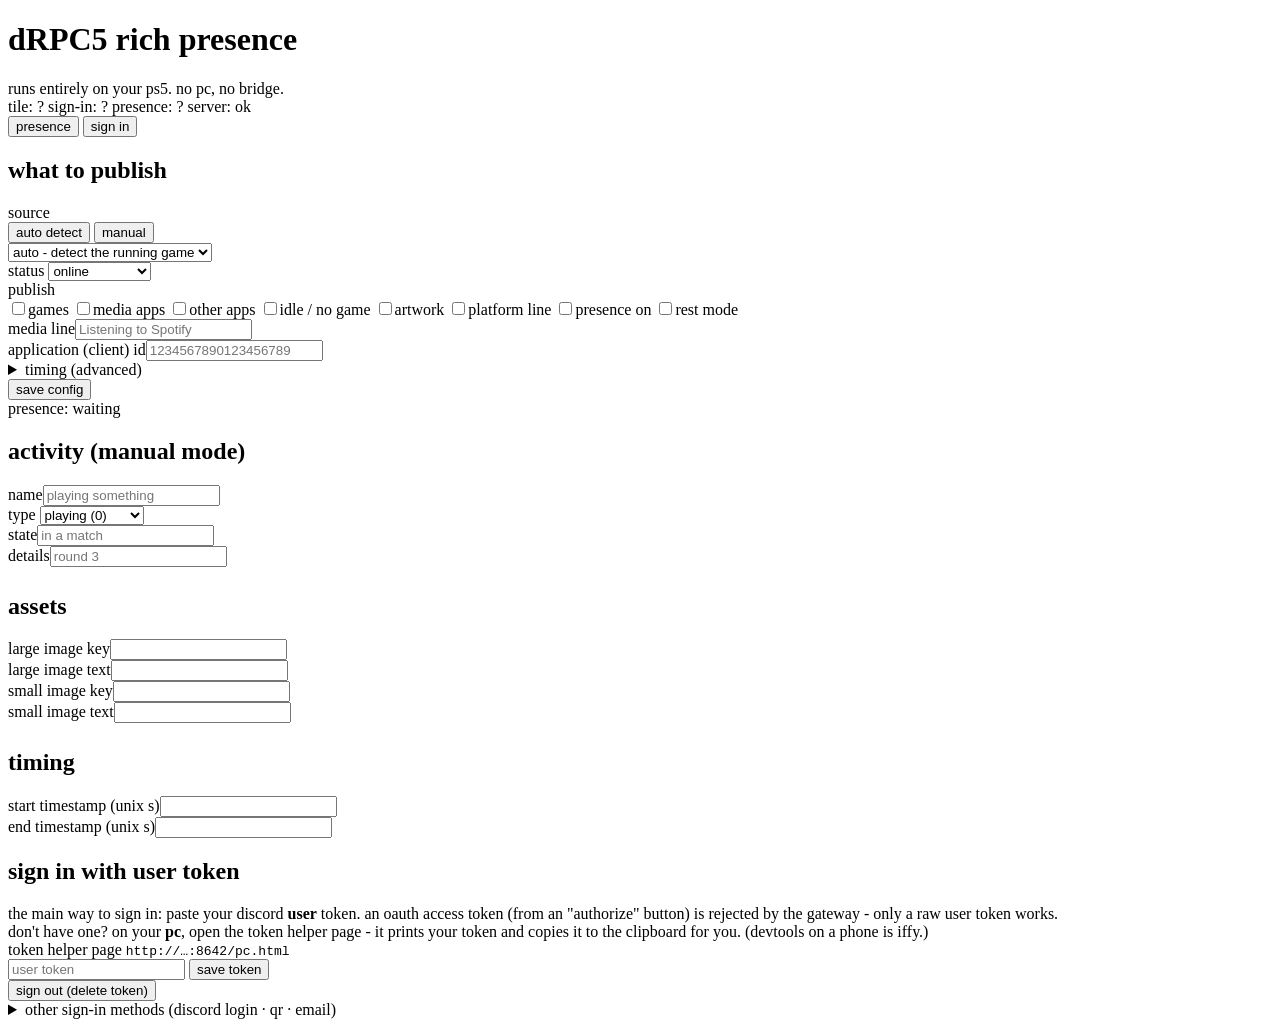
==== commit f922df95: "Use a custom made SDK for stuff" ====
--- a/web/index.html
+++ b/web/index.html
@@ -56,6 +56,7 @@
       <label class="chip"><input type="checkbox" id="c-show_artwork"><span>artwork</span></label>
       <label class="chip"><input type="checkbox" id="c-show_platform"><span>platform line</span></label>
       <label class="chip"><input type="checkbox" id="c-enabled"><span>presence on</span></label>
+      <label class="chip"><input type="checkbox" id="c-rest_mode"><span>rest mode</span></label>
     </div>
 
     <div class="row">
